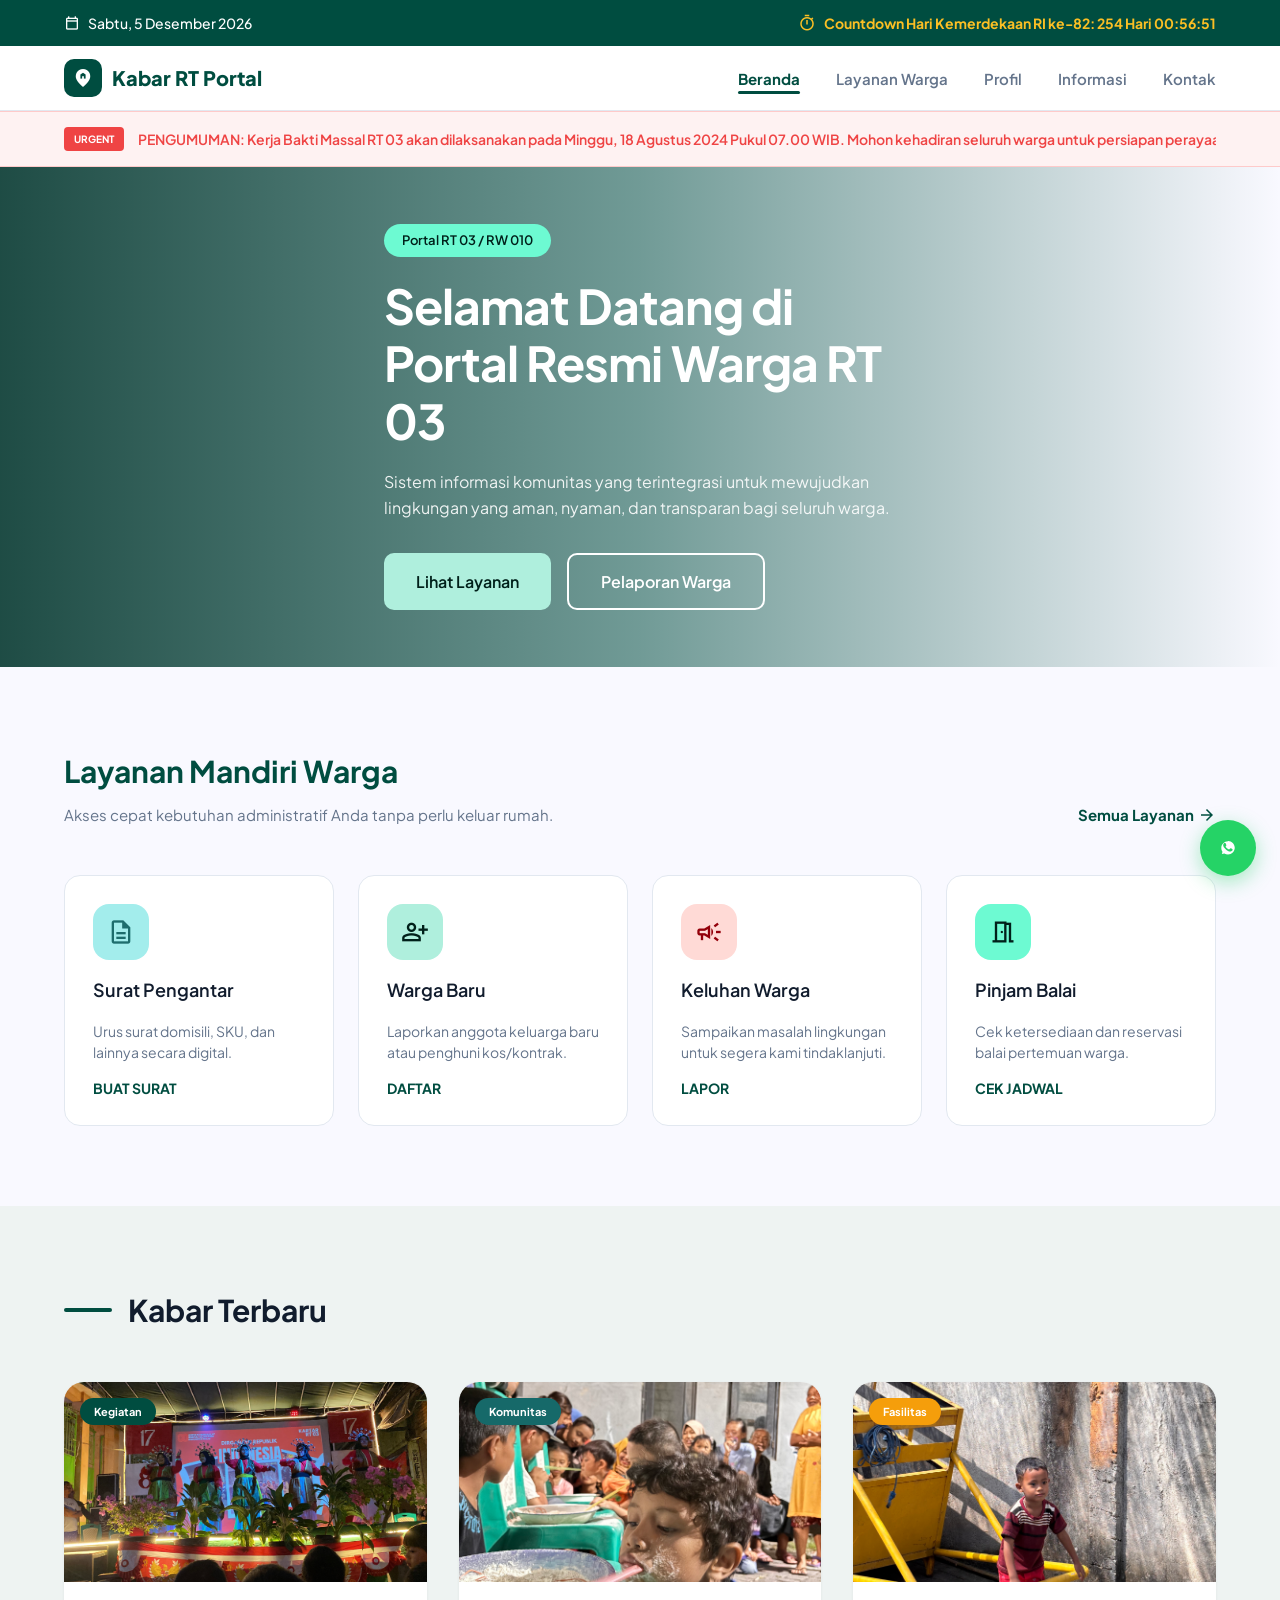
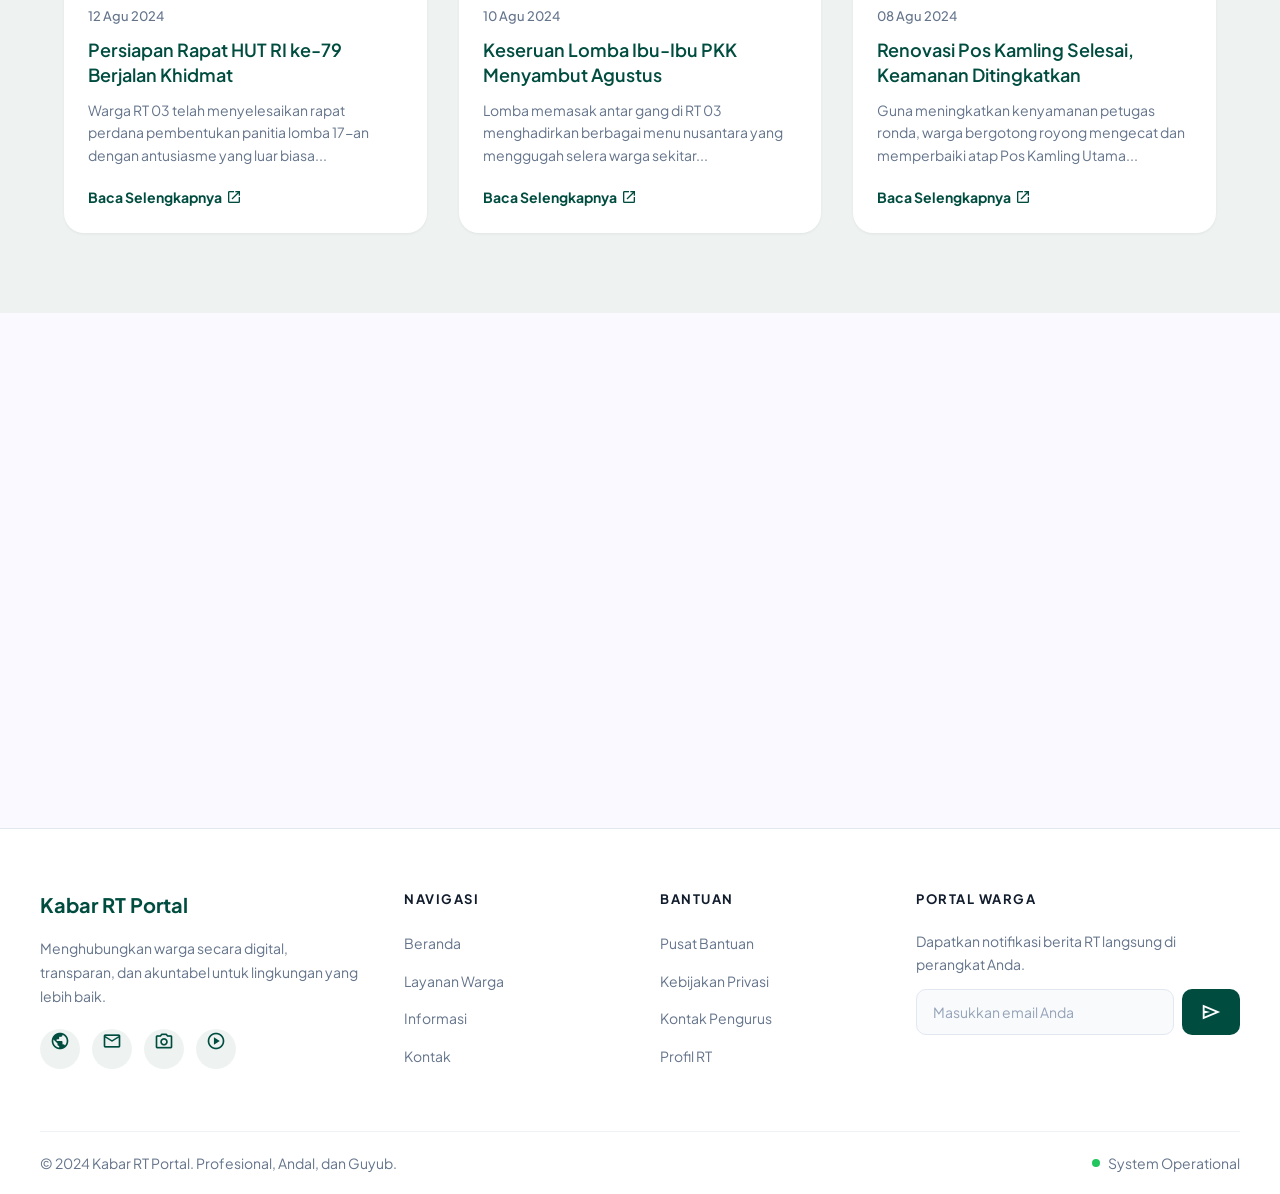
==== index.html @ aa2782cb "Rename beranda.html to index.html" ====
<!DOCTYPE html>
<html lang="id">

<head>
  <meta charset="UTF-8" />
  <meta name="viewport" content="width=device-width, initial-scale=1.0" />
  <title>Kabar RT Portal - Profesional, Andal, dan Guyub</title>
  <meta name="description" content="Portal resmi warga RT 03 / RW 010. Sistem informasi komunitas yang terintegrasi untuk mewujudkan lingkungan yang aman, nyaman, dan transparan." />
  <!-- Google Fonts: Plus Jakarta Sans -->
  <link rel="preconnect" href="https://fonts.googleapis.com" />
  <link rel="preconnect" href="https://fonts.gstatic.com" crossorigin />
  <link href="https://fonts.googleapis.com/css2?family=Plus+Jakarta+Sans:wght@400;500;600;700;800&display=swap" rel="stylesheet" />
  <!-- Material Symbols Outlined -->
  <link href="https://fonts.googleapis.com/css2?family=Material+Symbols+Outlined:wght,FILL@100..700,0..1&display=swap" rel="stylesheet" />
  <!-- Stylesheets -->
  <link rel="stylesheet" href="css/shared.css" />
  <link rel="stylesheet" href="css/beranda.css" />
</head>

<body>
  <!-- 1. Top Bar: Date & Countdown -->
  <aside class="top-bar">
    <div class="container top-bar-inner">
      <div class="top-bar-date">
        <span class="material-symbols-outlined" style="font-size:16px;">calendar_today</span>
        <span id="current-date">Kamis, 15 Agustus 2024</span>
      </div>
      <div class="top-bar-countdown">
        <span class="material-symbols-outlined">timer</span>
        <span id="countdown-text" style="font-weight:700;">Countdown Hari Kemerdekaan RI ke-81: Menghitung...</span>
      </div>
    </div>
  </aside>

  <!-- 2. Navbar -->
  <header class="site-header">
    <div class="container navbar">
      <a href="beranda.html" class="logo">
        <div class="logo-icon">
          <span class="material-symbols-outlined">home_pin</span>
        </div>
        Kabar RT Portal
      </a>
      <button class="hamburger" aria-label="Menu">
        <span></span>
        <span></span>
        <span></span>
      </button>
      <ul class="nav-links">
        <li><a href="beranda.html" class="active">Beranda</a></li>
        <li><a href="layanan_warga.html">Layanan Warga</a></li>
        <li><a href="Profil.html">Profil</a></li>
        <li><a href="informasi.html">Informasi</a></li>
        <li><a href="Kontak.html">Kontak</a></li>
      </ul>
    </div>
  </header>

  <main>
    <!-- 3. Red Alert Ticker -->
    <div class="alert-ticker">
      <div class="container alert-ticker-inner">
        <span class="badge-urgent">URGENT</span>
        <div class="marquee-wrapper">
          <p class="marquee-content">
            PENGUMUMAN: Kerja Bakti Massal RT 03 akan dilaksanakan pada Minggu, 18 Agustus 2024 Pukul 07.00 WIB. Mohon kehadiran seluruh warga untuk persiapan perayaan HUT RI. • Undangan resmi telah dikirim ke masing-masing rumah.
          </p>
        </div>
      </div>
    </div>

    <!-- 4. Hero Section -->
    <section class="hero-portal">
      <div class="hero-bg"></div>
      <div class="hero-overlay"></div>
      <div class="container hero-content">
        <span class="hero-badge">Portal RT 03 / RW 010</span>
        <h1>Selamat Datang di Portal Resmi Warga RT 03</h1>
        <p>Sistem informasi komunitas yang terintegrasi untuk mewujudkan lingkungan yang aman, nyaman, dan transparan bagi seluruh warga.</p>
        <div class="hero-buttons">
          <a href="layanan_warga.html" class="btn-primary">Lihat Layanan</a>
          <a href="Kontak.html" class="btn-outline-white">Pelaporan Warga</a>
        </div>
      </div>
    </section>

    <!-- 5. Quick Service Grid -->
    <section class="section">
      <div class="container">
        <div class="section-header">
          <div>
            <h2>Layanan Mandiri Warga</h2>
            <p>Akses cepat kebutuhan administratif Anda tanpa perlu keluar rumah.</p>
          </div>
          <a href="layanan_warga.html">Semua Layanan <span class="material-symbols-outlined" style="font-size:18px;">arrow_forward</span></a>
        </div>
        <div class="service-grid">
          <!-- Service Card 1 -->
          <div class="service-card">
            <div class="service-icon teal">
              <span class="material-symbols-outlined">description</span>
            </div>
            <h3>Surat Pengantar</h3>
            <p>Urus surat domisili, SKU, dan lainnya secara digital.</p>
            <button class="card-action">BUAT SURAT</button>
          </div>
          <!-- Service Card 2 -->
          <div class="service-card">
            <div class="service-icon green">
              <span class="material-symbols-outlined">person_add</span>
            </div>
            <h3>Warga Baru</h3>
            <p>Laporkan anggota keluarga baru atau penghuni kos/kontrak.</p>
            <button class="card-action">DAFTAR</button>
          </div>
          <!-- Service Card 3 -->
          <div class="service-card">
            <div class="service-icon red">
              <span class="material-symbols-outlined">campaign</span>
            </div>
            <h3>Keluhan Warga</h3>
            <p>Sampaikan masalah lingkungan untuk segera kami tindaklanjuti.</p>
            <button class="card-action">LAPOR</button>
          </div>
          <!-- Service Card 4 -->
          <div class="service-card">
            <div class="service-icon mint">
              <span class="material-symbols-outlined">meeting_room</span>
            </div>
            <h3>Pinjam Balai</h3>
            <p>Cek ketersediaan dan reservasi balai pertemuan warga.</p>
            <button class="card-action">CEK JADWAL</button>
          </div>
        </div>
      </div>
    </section>

    <!-- 6. News Section -->
    <section class="news-section">
      <div class="container">
        <div class="section-line">
          <div class="section-line-bar"></div>
          <h2>Kabar Terbaru</h2>
        </div>
        <div class="news-grid">
          <!-- News Card 1 -->
          <article class="news-card">
            <div class="news-card-img">
              <img src="images/Gebyar_Agustusan.JPG" alt="Persiapan Rapat HUT RI" />
              <span class="news-badge kegiatan">Kegiatan</span>
            </div>
            <div class="news-card-body">
              <span class="news-date">12 Agu 2024</span>
              <h3>Persiapan Rapat HUT RI ke-79 Berjalan Khidmat</h3>
              <p>Warga RT 03 telah menyelesaikan rapat perdana pembentukan panitia lomba 17-an dengan antusiasme yang luar biasa...</p>
              <a href="#" class="read-more">Baca Selengkapnya <span class="material-symbols-outlined">open_in_new</span></a>
            </div>
          </article>
          <!-- News Card 2 -->
          <article class="news-card">
            <div class="news-card-img">
              <img src="images/Estafet_Tepung.jpg" alt="Lomba Ibu-Ibu PKK" />
              <span class="news-badge komunitas">Komunitas</span>
            </div>
            <div class="news-card-body">
              <span class="news-date">10 Agu 2024</span>
              <h3>Keseruan Lomba Ibu-Ibu PKK Menyambut Agustus</h3>
              <p>Lomba memasak antar gang di RT 03 menghadirkan berbagai menu nusantara yang menggugah selera warga sekitar...</p>
              <a href="#" class="read-more">Baca Selengkapnya <span class="material-symbols-outlined">open_in_new</span></a>
            </div>
          </article>
          <!-- News Card 3 -->
          <article class="news-card">
            <div class="news-card-img">
              <img src="images/IMG_1587.jpg" alt="Renovasi Pos Kamling" />
              <span class="news-badge fasilitas">Fasilitas</span>
            </div>
            <div class="news-card-body">
              <span class="news-date">08 Agu 2024</span>
              <h3>Renovasi Pos Kamling Selesai, Keamanan Ditingkatkan</h3>
              <p>Guna meningkatkan kenyamanan petugas ronda, warga bergotong royong mengecat dan memperbaiki atap Pos Kamling Utama...</p>
              <a href="#" class="read-more">Baca Selengkapnya <span class="material-symbols-outlined">open_in_new</span></a>
            </div>
          </article>
        </div>
      </div>
    </section>

    <!-- 7. Agenda Section & CTA Banner -->
    <section class="section">
      <div class="container agenda-cta-grid">
        <!-- Agenda List -->
        <div>
          <div class="agenda-header-row">
            <h2>Agenda Terdekat</h2>
            <button><span class="material-symbols-outlined">event_available</span></button>
          </div>
          <div class="agenda-list">
            <!-- Agenda Item 1 -->
            <div class="agenda-item">
              <div class="agenda-date-box">
                <span class="day">20</span>
                <span class="month">Agu</span>
              </div>
              <div class="agenda-detail">
                <div class="agenda-detail-top">
                  <h4>Pertemuan Rutin Bulanan</h4>
                  <span class="agenda-time-badge">19:30 WIB</span>
                </div>
                <p class="location">
                  <span class="material-symbols-outlined">location_on</span> Balai Warga RT 03
                </p>
                <p class="desc">Pembahasan iuran sampah dan penataan taman depan portal.</p>
              </div>
            </div>
            <!-- Agenda Item 2 -->
            <div class="agenda-item">
              <div class="agenda-date-box secondary">
                <span class="day">25</span>
                <span class="month">Agu</span>
              </div>
              <div class="agenda-detail">
                <div class="agenda-detail-top">
                  <h4>Layanan Posyandu Balita</h4>
                  <span class="agenda-time-badge secondary">08:00 WIB</span>
                </div>
                <p class="location">
                  <span class="material-symbols-outlined">location_on</span> Pos Kamling Mawar
                </p>
                <p class="desc">Pemeriksaan rutin, timbang berat badan, dan pemberian vitamin A.</p>
              </div>
            </div>
          </div>
        </div>

        <!-- CTA Banner (WhatsApp) -->
        <div>
          <div class="cta-wa-card">
            <div class="glow"></div>
            <h3>Butuh Bantuan Cepat?</h3>
            <p>Hubungi pengurus RT melalui WhatsApp untuk respon instan terkait keamanan, administrasi, atau keadaan darurat lainnya.</p>
            <a class="btn-whatsapp" href="https://wa.me/6281234567890" target="_blank">
              <span class="wa-icon-bg">
                <svg viewBox="0 0 24 24"><path d="M12.031 6.172c-3.181 0-5.767 2.586-5.768 5.766-.001 1.298.38 2.27 1.019 3.287l-.539 2.016 2.126-.54c1.079.59 1.987.828 3.16.828 3.182 0 5.767-2.587 5.768-5.766 0-3.18-2.586-5.766-5.766-5.791zm3.533 8.041c-.149.42-.871.761-1.2.783-.306.024-.611.024-.951-.036-.231-.041-.497-.091-1.01-.264-2.18-.737-3.593-2.91-3.693-3.04-.1-.132-.821-1.077-.821-2.062 0-.986.517-1.472.702-1.669.184-.197.402-.247.535-.247.133 0 .267.001.383.007.124.006.29-.047.453.336.166.388.567 1.36.616 1.458.05.099.083.214.017.343-.066.133-.1.214-.199.329-.099.115-.209.256-.299.345-.1.099-.204.206-.087.402.115.197.514.839 1.103 1.353.76.662 1.398.868 1.596.966.197.099.313.082.429-.05.115-.132.497-.576.63-.772.132-.197.265-.164.447-.099.182.066 1.144.535 1.343.633.199.099.331.148.38.23.049.082.049.477-.1.897z"></path></svg>
              </span>
              Hubungi via WhatsApp
            </a>
          </div>
        </div>
      </div>
    </section>
  </main>

  <!-- Footer -->
  <footer class="site-footer">
    <div class="container footer-main">
      <!-- Branding Col -->
      <div class="footer-brand">
        <span>Kabar RT Portal</span>
        <p>Menghubungkan warga secara digital, transparan, dan akuntabel untuk lingkungan yang lebih baik.</p>
        <div class="footer-social">
          <a href="#" aria-label="Website"><span class="material-symbols-outlined">public</span></a>
          <a href="#" aria-label="Email"><span class="material-symbols-outlined">mail</span></a>
          <a href="#" aria-label="Instagram"><span class="material-symbols-outlined">photo_camera</span></a>
          <a href="#" aria-label="YouTube"><span class="material-symbols-outlined">play_circle</span></a>
        </div>
      </div>
      <!-- Quick Links -->
      <div class="footer-col">
        <h4>Navigasi</h4>
        <ul>
          <li><a href="beranda.html">Beranda</a></li>
          <li><a href="layanan_warga.html">Layanan Warga</a></li>
          <li><a href="informasi.html">Informasi</a></li>
          <li><a href="Kontak.html">Kontak</a></li>
        </ul>
      </div>
      <!-- Help -->
      <div class="footer-col">
        <h4>Bantuan</h4>
        <ul>
          <li><a href="Kontak.html">Pusat Bantuan</a></li>
          <li><a href="#">Kebijakan Privasi</a></li>
          <li><a href="Kontak.html">Kontak Pengurus</a></li>
          <li><a href="Profil.html">Profil RT</a></li>
        </ul>
      </div>
      <!-- Newsletter -->
      <div class="footer-col footer-newsletter">
        <h4>Portal Warga</h4>
        <p>Dapatkan notifikasi berita RT langsung di perangkat Anda.</p>
        <div class="input-group">
          <input type="email" placeholder="Masukkan email Anda" aria-label="Email untuk newsletter" />
          <button aria-label="Berlangganan newsletter">
            <span class="material-symbols-outlined">send</span>
          </button>
        </div>
      </div>
    </div>
    <div class="container footer-bottom">
      <p>&copy; 2024 Kabar RT Portal. Profesional, Andal, dan Guyub.</p>
      <div class="footer-status">
        <span class="dot"></span>
        <span>System Operational</span>
      </div>
    </div>
  </footer>

  <!-- FAB WhatsApp Mobile -->
  <a class="fab-whatsapp" href="https://wa.me/6281234567890" target="_blank" aria-label="WhatsApp">
    <svg viewBox="0 0 24 24"><path d="M12.031 6.172c-3.181 0-5.767 2.586-5.768 5.766-.001 1.298.38 2.27 1.019 3.287l-.539 2.016 2.126-.54c1.079.59 1.987.828 3.16.828 3.182 0 5.767-2.587 5.768-5.766 0-3.18-2.586-5.766-5.766-5.791zm3.533 8.041c-.149.42-.871.761-1.2.783-.306.024-.611.024-.951-.036-.231-.041-.497-.091-1.01-.264-2.18-.737-3.593-2.91-3.693-3.04-.1-.132-.821-1.077-.821-2.062 0-.986.517-1.472.702-1.669.184-.197.402-.247.535-.247.133 0 .267.001.383.007.124.006.29-.047.453.336.166.388.567 1.36.616 1.458.05.099.083.214.017.343-.066.133-.1.214-.199.329-.099.115-.209.256-.299.345-.1.099-.204.206-.087.402.115.197.514.839 1.103 1.353.76.662 1.398.868 1.596.966.197.099.313.082.429-.05.115-.132.497-.576.63-.772.132-.197.265-.164.447-.099.182.066 1.144.535 1.343.633.199.099.331.148.38.23.049.082.049.477-.1.897z"></path></svg>
  </a>

  <script src="js/main.js"></script>
  <script src="js/beranda.js"></script>
</body>

</html>
---- css/shared.css ----
/* ============================================
   KABAR RT PORTAL — SHARED STYLESHEET
   Unified design system for all pages
   ============================================ */

/* --- CSS VARIABLES (Design Tokens) --- */
:root {
  --primary: #004d40;
  --primary-dark: #00342b;
  --primary-light: #afefdd;
  --primary-fixed: #afefdd;
  --primary-fixed-dim: #94d3c1;
  --primary-container: #004d40;

  --secondary: #166969;
  --secondary-container: #a3edec;
  --on-secondary-container: #1d6d6d;

  --tertiary: #003428;
  --tertiary-container: #004d3c;
  --tertiary-fixed: #6dfad2;
  --tertiary-fixed-dim: #4bddb7;

  --surface: #f9f9ff;
  --surface-container: #eef3f2;
  --surface-container-low: #f0f3ff;
  --surface-container-high: #dee8ff;
  --surface-container-lowest: #ffffff;
  --surface-dim: #cfdaf2;

  --on-surface: #111c2d;
  --on-surface-variant: #3f4945;
  --on-primary: #ffffff;
  --on-primary-fixed: #00201a;

  --text-muted: #64748b;
  --border: #e2e8f0;
  --outline: #707975;
  --outline-variant: #bfc9c4;

  --error: #ef4444;
  --error-container: #ffdad6;
  --on-error-container: #93000a;
  --success: #22c55e;
  --warning: #f59e0b;
  --whatsapp: #25d366;

  --font-main: 'Plus Jakarta Sans', sans-serif;
  --max-width: 1200px;
  --radius-sm: 8px;
  --radius-md: 12px;
  --radius-lg: 16px;
  --radius-xl: 20px;
  --radius-2xl: 24px;
  --radius-full: 9999px;

  --shadow-sm: 0 1px 3px rgba(0,0,0,0.06);
  --shadow-md: 0 4px 12px rgba(0,0,0,0.08);
  --shadow-lg: 0 10px 25px -5px rgba(0,0,0,0.1);
  --shadow-xl: 0 20px 40px -10px rgba(0,0,0,0.15);
}

/* --- RESET & GLOBAL --- */
*,
*::before,
*::after {
  margin: 0;
  padding: 0;
  box-sizing: border-box;
}

html {
  scroll-behavior: smooth;
}

body {
  font-family: var(--font-main);
  background-color: var(--surface);
  color: var(--on-surface);
  min-height: 100vh;
  display: flex;
  flex-direction: column;
  line-height: 1.6;
  -webkit-font-smoothing: antialiased;
}

a {
  text-decoration: none;
  color: inherit;
  transition: all 0.3s ease;
}

img {
  max-width: 100%;
  display: block;
}

ul, ol {
  list-style: none;
}

button {
  font-family: inherit;
  cursor: pointer;
  border: none;
  background: none;
}

input, select, textarea {
  font-family: inherit;
}

::selection {
  background-color: var(--primary-light);
  color: var(--on-primary-fixed);
}

/* --- CONTAINER --- */
.container {
  width: 100%;
  max-width: var(--max-width);
  padding: 0 24px;
  margin: 0 auto;
}

/* --- MATERIAL ICONS --- */
.material-symbols-outlined {
  font-variation-settings: 'FILL' 0, 'wght' 400, 'GRAD' 0, 'opsz' 24;
  display: inline-block;
  vertical-align: middle;
}

/* ============================================
   NAVBAR — Shared across all pages
   ============================================ */
.site-header {
  background-color: #ffffff;
  padding: 0;
  border-bottom: 1px solid var(--border);
  position: sticky;
  top: 0;
  z-index: 100;
}

.navbar {
  display: flex;
  justify-content: space-between;
  align-items: center;
  height: 64px;
}

.logo {
  font-size: 20px;
  font-weight: 800;
  color: var(--primary);
  display: flex;
  align-items: center;
  gap: 10px;
}

.logo-icon {
  background-color: var(--primary);
  padding: 8px;
  border-radius: 10px;
  display: flex;
  align-items: center;
  justify-content: center;
}

.logo-icon .material-symbols-outlined {
  color: #ffffff;
  font-size: 22px;
  font-variation-settings: 'FILL' 1;
}

.nav-links {
  display: flex;
  gap: 36px;
  list-style: none;
}

.nav-links a {
  font-size: 15px;
  font-weight: 600;
  color: var(--text-muted);
  position: relative;
  padding-bottom: 6px;
  transition: color 0.3s ease;
}

.nav-links a::after {
  content: '';
  position: absolute;
  bottom: 0;
  left: 0;
  width: 0;
  height: 2.5px;
  background-color: var(--primary);
  border-radius: 2px;
  transition: width 0.3s ease;
}

.nav-links a:hover {
  color: var(--primary);
}

.nav-links a:hover::after {
  width: 100%;
}

.nav-links a.active {
  color: var(--primary);
  font-weight: 700;
}

.nav-links a.active::after {
  width: 100%;
}

/* --- HAMBURGER MENU --- */
.hamburger {
  display: none;
  background: none;
  border: none;
  cursor: pointer;
  padding: 8px;
  z-index: 1001;
}

.hamburger span {
  display: block;
  width: 24px;
  height: 2px;
  background-color: var(--primary);
  margin: 5px 0;
  transition: all 0.3s ease;
}

.hamburger.active span:nth-child(1) {
  transform: rotate(45deg) translate(5px, 5px);
}

.hamburger.active span:nth-child(2) {
  opacity: 0;
}

.hamburger.active span:nth-child(3) {
  transform: rotate(-45deg) translate(5px, -5px);
}

/* ============================================
   SECTION UTILITIES
   ============================================ */
.section {
  padding: 80px 0;
}

.section-header {
  display: flex;
  justify-content: space-between;
  align-items: flex-end;
  margin-bottom: 48px;
  flex-wrap: wrap;
  gap: 16px;
}

.section-header h2 {
  font-size: 30px;
  font-weight: 700;
  color: var(--primary);
  margin-bottom: 8px;
}

.section-header p {
  color: var(--text-muted);
  font-size: 15px;
}

.section-header a {
  color: var(--primary);
  font-weight: 700;
  display: flex;
  align-items: center;
  gap: 4px;
  font-size: 15px;
}

.section-header a:hover {
  text-decoration: underline;
}

.section-line {
  display: flex;
  align-items: center;
  gap: 16px;
  margin-bottom: 48px;
}

.section-line-bar {
  width: 48px;
  height: 4px;
  background-color: var(--primary);
  border-radius: 50px;
}

.section-line h2 {
  font-size: 30px;
  font-weight: 700;
  color: var(--on-surface);
}

/* ============================================
   CARD UTILITY
   ============================================ */
.card-lift {
  transition: transform 0.3s cubic-bezier(0.34, 1.56, 0.64, 1), box-shadow 0.3s ease;
}

.card-lift:hover {
  transform: translateY(-6px);
  box-shadow: 0 12px 24px -10px rgba(0, 52, 43, 0.15);
}

/* ============================================
   BUTTONS
   ============================================ */
.btn-primary {
  background-color: var(--primary-light);
  color: var(--on-primary-fixed);
  font-size: 16px;
  font-weight: 600;
  padding: 14px 32px;
  border-radius: 10px;
  border: none;
  cursor: pointer;
  transition: all 0.3s ease;
  display: inline-flex;
  align-items: center;
  gap: 8px;
}

.btn-primary:hover {
  box-shadow: 0 6px 20px rgba(0, 0, 0, 0.2);
  transform: translateY(-2px);
}

.btn-primary-solid {
  background-color: var(--primary);
  color: #ffffff;
  font-size: 16px;
  font-weight: 600;
  padding: 14px 32px;
  border-radius: var(--radius-md);
  border: none;
  cursor: pointer;
  transition: all 0.3s ease;
  display: inline-flex;
  align-items: center;
  justify-content: center;
  gap: 8px;
}

.btn-primary-solid:hover {
  background-color: var(--primary-container);
  box-shadow: var(--shadow-lg);
  transform: translateY(-2px);
}

.btn-primary-solid:active {
  transform: scale(0.97);
}

.btn-outline-white {
  background-color: transparent;
  color: #ffffff;
  font-size: 16px;
  font-weight: 600;
  padding: 14px 32px;
  border-radius: 10px;
  border: 2px solid #ffffff;
  cursor: pointer;
  transition: all 0.3s ease;
}

.btn-outline-white:hover {
  background-color: rgba(255, 255, 255, 0.1);
}

.btn-outline {
  background-color: transparent;
  font-size: 16px;
  font-weight: 600;
  padding: 14px 32px;
  border-radius: var(--radius-md);
  border: 2px solid var(--border);
  color: var(--on-surface);
  cursor: pointer;
  transition: all 0.3s ease;
  display: inline-flex;
  align-items: center;
  justify-content: center;
  gap: 8px;
}

.btn-outline:hover {
  border-color: var(--primary);
  color: var(--primary);
}

/* ============================================
   WHATSAPP FAB
   ============================================ */
.fab-whatsapp {
  position: fixed;
  bottom: 24px;
  right: 24px;
  z-index: 200;
  background-color: var(--whatsapp);
  color: #ffffff;
  width: 56px;
  height: 56px;
  border-radius: 50%;
  box-shadow: 0 6px 20px rgba(37, 211, 102, 0.4);
  display: flex;
  align-items: center;
  justify-content: center;
  transition: transform 0.3s ease;
  animation: fab-bounce 3s ease-in-out infinite;
}

.fab-whatsapp:hover {
  transform: scale(1.1);
}

.fab-whatsapp svg {
  width: 28px;
  height: 28px;
  fill: currentColor;
}

@keyframes fab-bounce {
  0%, 100% { transform: translateY(0); }
  50% { transform: translateY(-8px); }
}

/* ============================================
   FOOTER — Shared across all pages
   ============================================ */
.site-footer {
  background-color: #ffffff;
  border-top: 1px solid var(--border);
  margin-top: auto;
}

.footer-main {
  display: grid;
  grid-template-columns: 1.5fr 1fr 1fr 1.5fr;
  gap: 40px;
  padding: 60px 0 50px;
}

.footer-brand span {
  font-size: 20px;
  font-weight: 700;
  color: var(--primary);
  display: block;
  margin-bottom: 16px;
}

.footer-brand p {
  font-size: 14px;
  color: var(--text-muted);
  line-height: 1.7;
  margin-bottom: 20px;
  max-width: 320px;
}

.footer-social {
  display: flex;
  gap: 12px;
}

.footer-social a {
  width: 40px;
  height: 40px;
  border-radius: 50%;
  background-color: var(--surface-container);
  display: flex;
  align-items: center;
  justify-content: center;
  color: var(--primary);
  transition: all 0.3s ease;
}

.footer-social a:hover {
  background-color: var(--primary);
  color: #ffffff;
}

.footer-social a .material-symbols-outlined {
  font-size: 20px;
}

.footer-col h4 {
  font-size: 13px;
  font-weight: 700;
  text-transform: uppercase;
  letter-spacing: 1.5px;
  color: var(--on-surface);
  margin-bottom: 20px;
}

.footer-col ul {
  list-style: none;
  padding: 0;
}

.footer-col ul li {
  margin-bottom: 12px;
}

.footer-col ul li a {
  font-size: 14px;
  color: var(--text-muted);
  transition: color 0.3s ease;
}

.footer-col ul li a:hover {
  color: var(--primary);
}

.footer-newsletter p {
  font-size: 14px;
  color: var(--text-muted);
  margin-bottom: 14px;
  line-height: 1.6;
}

.footer-newsletter .input-group {
  display: flex;
  gap: 8px;
}

.footer-newsletter input {
  flex: 1;
  padding: 12px 16px;
  border: 1px solid var(--border);
  border-radius: 10px;
  font-size: 14px;
  font-family: inherit;
  outline: none;
  background-color: #f8fafc;
  transition: border-color 0.3s ease, box-shadow 0.3s ease;
}

.footer-newsletter input:focus {
  border-color: var(--primary);
  box-shadow: 0 0 0 3px rgba(0, 77, 64, 0.12);
}

.footer-newsletter input::placeholder {
  color: #94a3b8;
}

.footer-newsletter button {
  background-color: var(--primary);
  color: #ffffff;
  border: none;
  padding: 12px 18px;
  border-radius: 10px;
  cursor: pointer;
  display: flex;
  align-items: center;
  justify-content: center;
  transition: background-color 0.3s ease, transform 0.2s ease;
  flex-shrink: 0;
}

.footer-newsletter button:hover {
  background-color: #006b5a;
  transform: scale(1.02);
}

.footer-newsletter button .material-symbols-outlined {
  font-size: 22px;
}

.footer-bottom {
  border-top: 1px solid #eef2f6;
  padding: 20px 0;
  display: flex;
  justify-content: space-between;
  align-items: center;
  flex-wrap: wrap;
  gap: 12px;
  font-size: 14px;
  color: var(--text-muted);
}

.footer-status {
  display: flex;
  align-items: center;
  gap: 8px;
}

.footer-status .dot {
  width: 8px;
  height: 8px;
  background-color: var(--success);
  border-radius: 50%;
  animation: pulse-dot 2s ease infinite;
}

@keyframes pulse-dot {
  0%, 100% { opacity: 1; }
  50% { opacity: 0.4; }
}

/* ============================================
   ANIMATIONS
   ============================================ */
@keyframes fadeInUp {
  from {
    opacity: 0;
    transform: translateY(20px);
  }
  to {
    opacity: 1;
    transform: translateY(0);
  }
}

@keyframes marquee {
  0% { transform: translateX(100%); }
  100% { transform: translateX(-100%); }
}

@keyframes bounce {
  0%, 100% { transform: translateY(0); }
  50% { transform: translateY(-4px); }
}

.fade-in {
  opacity: 0;
  transform: translateY(20px);
  transition: opacity 0.7s ease, transform 0.7s ease;
}

.fade-in.visible {
  opacity: 1;
  transform: translateY(0);
}

/* ============================================
   FORM ELEMENTS
   ============================================ */
.form-input {
  width: 100%;
  padding: 14px 16px;
  border: 1px solid var(--border);
  border-radius: var(--radius-md);
  font-size: 14px;
  font-family: inherit;
  outline: none;
  background-color: var(--surface);
  transition: border-color 0.3s ease, box-shadow 0.3s ease;
}

.form-input:focus {
  border-color: var(--primary);
  box-shadow: 0 0 0 3px rgba(0, 77, 64, 0.12);
}

.form-input::placeholder {
  color: var(--outline);
}

.form-label {
  display: block;
  font-size: 12px;
  font-weight: 700;
  text-transform: uppercase;
  letter-spacing: 0.5px;
  color: var(--on-surface-variant);
  margin-bottom: 8px;
}

/* ============================================
   RESPONSIVE — Mobile
   ============================================ */
@media (max-width: 768px) {
  .hamburger {
    display: block;
  }

  .nav-links {
    display: none;
    position: fixed;
    top: 0;
    left: 0;
    width: 100%;
    height: 100vh;
    background-color: #ffffff;
    flex-direction: column;
    justify-content: center;
    align-items: center;
    gap: 32px;
    z-index: 1000;
  }

  .nav-links.active {
    display: flex;
  }

  .nav-links li {
    list-style: none;
  }

  .nav-links a {
    font-size: 20px;
  }

  .footer-main {
    grid-template-columns: 1fr;
    gap: 36px;
    padding: 40px 0 30px;
  }

  .footer-brand p {
    max-width: 100%;
  }

  .footer-bottom {
    flex-direction: column;
    text-align: center;
    padding: 16px 0;
  }

  .section-header {
    flex-direction: column;
    align-items: flex-start;
  }

  .container {
    padding: 0 20px;
  }
}

@media (max-width: 1100px) {
  .footer-main {
    grid-template-columns: 1fr 1fr;
    gap: 32px;
  }
}

@media (max-width: 480px) {
  .container {
    padding: 0 16px;
  }

  .footer-newsletter .input-group {
    flex-direction: column;
  }

  .footer-newsletter button {
    padding: 12px;
  }
}
---- css/beranda.css ----
/* ============================================
   BERANDA — Page-Specific Styles
   ============================================ */

/* --- TOP BAR (Emergency Ticker & Countdown) --- */
.top-bar {
  background-color: var(--primary);
  color: #ffffff;
  padding: 12px 0;
  font-size: 14px;
  font-weight: 500;
}

.top-bar-inner {
  display: flex;
  justify-content: space-between;
  align-items: center;
  flex-wrap: wrap;
  gap: 12px;
}

.top-bar-date {
  display: flex;
  align-items: center;
  gap: 8px;
}

.top-bar-countdown {
  display: flex;
  align-items: center;
  gap: 8px;
  color: #fbbf24;
}

.top-bar-countdown .material-symbols-outlined {
  font-size: 18px;
}

/* --- ALERT TICKER --- */
.alert-ticker {
  background-color: #fef2f2;
  border-top: 1px solid #fecaca;
  border-bottom: 1px solid #fecaca;
  padding: 14px 0;
  overflow: hidden;
}

.alert-ticker-inner {
  display: flex;
  align-items: center;
  gap: 14px;
}

.badge-urgent {
  background-color: var(--error);
  color: #ffffff;
  font-size: 10px;
  font-weight: 700;
  padding: 4px 10px;
  border-radius: 4px;
  text-transform: uppercase;
  flex-shrink: 0;
  animation: bounce 1s ease infinite;
}

.marquee-wrapper {
  overflow: hidden;
  white-space: nowrap;
  flex: 1;
}

.marquee-content {
  display: inline-block;
  animation: marquee 30s linear infinite;
  color: var(--error);
  font-weight: 600;
  font-size: 14px;
}

/* --- HERO SECTION --- */
.hero-portal {
  position: relative;
  height: 500px;
  width: 100%;
  overflow: hidden;
}

.hero-bg {
  position: absolute;
  inset: 0;
  background-image: url('../images/beranda.jpeg');
  background-size: cover;
  background-position: center 25%;
  background-repeat: no-repeat;
}

.hero-overlay {
  position: absolute;
  inset: 0;
  background: linear-gradient(to right, rgba(0, 52, 43, 0.88) 0%, rgba(0, 77, 64, 0.55) 50%, transparent 100%);
}

.hero-content {
  position: relative;
  height: 100%;
  display: flex;
  flex-direction: column;
  justify-content: center;
  align-items: flex-start;
  color: #ffffff;
  z-index: 2;
  padding: 0 5%;
  max-width: 50%;
}

.hero-badge {
  background-color: var(--tertiary-fixed);
  color: var(--on-primary-fixed);
  padding: 6px 18px;
  border-radius: 50px;
  font-size: 13px;
  font-weight: 600;
  margin-bottom: 20px;
  display: inline-block;
}

.hero-content h1 {
  font-size: 48px;
  font-weight: 700;
  line-height: 1.2;
  max-width: 650px;
  margin-bottom: 20px;
  letter-spacing: -0.02em;
}

.hero-content p {
  font-size: 16px;
  line-height: 1.6;
  max-width: 520px;
  margin-bottom: 32px;
  opacity: 0.9;
}

.hero-buttons {
  display: flex;
  flex-wrap: wrap;
  gap: 16px;
}

/* --- SERVICE GRID --- */
.service-grid {
  display: grid;
  grid-template-columns: repeat(4, 1fr);
  gap: 24px;
}

.service-card {
  background-color: #ffffff;
  border: 1px solid var(--border);
  padding: 28px;
  border-radius: var(--radius-lg);
  display: flex;
  flex-direction: column;
  align-items: flex-start;
  gap: 16px;
  transition: transform 0.3s ease, box-shadow 0.3s ease;
}

.service-card:hover {
  transform: translateY(-6px);
  box-shadow: var(--shadow-lg);
}

.service-icon {
  width: 56px;
  height: 56px;
  border-radius: var(--radius-lg);
  display: flex;
  align-items: center;
  justify-content: center;
}

.service-icon .material-symbols-outlined {
  font-size: 28px;
}

.service-icon.teal { background-color: var(--secondary-container); color: var(--on-secondary-container); }
.service-icon.green { background-color: var(--primary-light); color: var(--on-primary-fixed); }
.service-icon.red { background-color: var(--error-container); color: var(--on-error-container); }
.service-icon.mint { background-color: var(--tertiary-fixed); color: var(--on-primary-fixed); }

.service-card h3 {
  font-size: 18px;
  font-weight: 600;
  color: var(--on-surface);
}

.service-card p {
  font-size: 14px;
  color: var(--text-muted);
  line-height: 1.5;
}

.service-card .card-action {
  margin-top: auto;
  font-size: 14px;
  font-weight: 700;
  color: var(--primary);
  cursor: pointer;
  border: none;
  background: none;
  padding: 0;
}

/* --- NEWS SECTION --- */
.news-section {
  background-color: var(--surface-container);
  padding: 80px 0;
}

.news-grid {
  display: grid;
  grid-template-columns: repeat(3, 1fr);
  gap: 32px;
}

.news-card {
  background-color: #ffffff;
  border-radius: var(--radius-xl);
  overflow: hidden;
  box-shadow: var(--shadow-sm);
  transition: transform 0.3s ease, box-shadow 0.3s ease;
  display: flex;
  flex-direction: column;
}

.news-card:hover {
  transform: translateY(-6px);
  box-shadow: var(--shadow-lg);
}

.news-card-img {
  height: 200px;
  width: 100%;
  position: relative;
  overflow: hidden;
  background-color: var(--surface-container);
}

.news-card-img img {
  width: 100%;
  height: 100%;
  object-fit: cover;
  display: block;
}

.news-card-img .news-badge {
  position: absolute;
  top: 16px;
  left: 16px;
  padding: 5px 14px;
  border-radius: 50px;
  font-size: 11px;
  font-weight: 700;
  color: #ffffff;
}

.news-badge.kegiatan { background-color: var(--primary); }
.news-badge.komunitas { background-color: var(--secondary); }
.news-badge.fasilitas { background-color: var(--warning); }

.news-card-body {
  padding: 24px;
  flex: 1;
  display: flex;
  flex-direction: column;
}

.news-card-body .news-date {
  font-size: 13px;
  font-weight: 500;
  color: var(--text-muted);
  margin-bottom: 10px;
}

.news-card-body h3 {
  font-size: 18px;
  font-weight: 600;
  color: var(--primary);
  margin-bottom: 12px;
  line-height: 1.4;
}

.news-card-body p {
  font-size: 14px;
  color: var(--text-muted);
  line-height: 1.6;
  margin-bottom: 20px;
  display: -webkit-box;
  -webkit-line-clamp: 3;
  -webkit-box-orient: vertical;
  overflow: hidden;
}

.news-card-body .read-more {
  margin-top: auto;
  color: var(--primary);
  font-weight: 700;
  display: flex;
  align-items: center;
  gap: 4px;
  font-size: 14px;
}

.news-card-body .read-more .material-symbols-outlined {
  font-size: 16px;
}

/* --- AGENDA + CTA GRID --- */
.agenda-cta-grid {
  display: grid;
  grid-template-columns: 7fr 5fr;
  gap: 48px;
  align-items: start;
}

.agenda-header-row {
  display: flex;
  justify-content: space-between;
  align-items: center;
  margin-bottom: 32px;
}

.agenda-header-row h2 {
  font-size: 30px;
  font-weight: 700;
  color: var(--primary);
}

.agenda-header-row button {
  background-color: rgba(175, 239, 221, 0.3);
  color: var(--primary);
  border: none;
  padding: 10px;
  border-radius: 10px;
  cursor: pointer;
  display: flex;
  align-items: center;
  justify-content: center;
}

.agenda-list {
  display: flex;
  flex-direction: column;
  gap: 16px;
}

.agenda-item {
  display: flex;
  background-color: #ffffff;
  border: 1px solid var(--border);
  border-radius: var(--radius-lg);
  overflow: hidden;
  transition: transform 0.3s ease, box-shadow 0.3s ease;
}

.agenda-item:hover {
  transform: translateY(-4px);
  box-shadow: 0 8px 20px -5px rgba(0, 0, 0, 0.08);
}

.agenda-date-box {
  background-color: var(--primary);
  color: #ffffff;
  width: 96px;
  display: flex;
  flex-direction: column;
  align-items: center;
  justify-content: center;
  text-align: center;
  flex-shrink: 0;
  padding: 20px 0;
}

.agenda-date-box.secondary {
  background-color: var(--secondary);
}

.agenda-date-box .day {
  font-size: 24px;
  font-weight: 700;
}

.agenda-date-box .month {
  font-size: 11px;
  text-transform: uppercase;
  letter-spacing: 2px;
}

.agenda-detail {
  padding: 20px;
  flex: 1;
}

.agenda-detail-top {
  display: flex;
  justify-content: space-between;
  align-items: flex-start;
  margin-bottom: 8px;
}

.agenda-detail h4 {
  font-size: 18px;
  font-weight: 600;
  color: var(--on-surface);
}

.agenda-time-badge {
  font-size: 10px;
  font-weight: 700;
  padding: 5px 10px;
  border-radius: 6px;
  background-color: var(--surface-container);
  color: var(--primary);
  flex-shrink: 0;
}

.agenda-time-badge.secondary {
  color: var(--secondary);
}

.agenda-detail .location {
  font-size: 14px;
  color: var(--text-muted);
  display: flex;
  align-items: center;
  gap: 4px;
  margin-bottom: 8px;
}

.agenda-detail .location .material-symbols-outlined {
  font-size: 16px;
}

.agenda-detail .desc {
  font-size: 13px;
  color: var(--text-muted);
  white-space: nowrap;
  overflow: hidden;
  text-overflow: ellipsis;
}

/* --- CTA BANNER (WhatsApp) --- */
.cta-wa-card {
  background-color: var(--primary);
  border-radius: var(--radius-xl);
  padding: 40px;
  color: #ffffff;
  position: relative;
  overflow: hidden;
  display: flex;
  flex-direction: column;
  justify-content: center;
  height: 100%;
}

.cta-wa-card .glow {
  position: absolute;
  top: -48px;
  right: -48px;
  width: 200px;
  height: 200px;
  background: rgba(255, 255, 255, 0.08);
  border-radius: 50%;
  filter: blur(60px);
}

.cta-wa-card h3 {
  font-size: 24px;
  font-weight: 700;
  margin-bottom: 16px;
  position: relative;
  z-index: 1;
}

.cta-wa-card p {
  opacity: 0.8;
  font-size: 14px;
  line-height: 1.7;
  margin-bottom: 32px;
  position: relative;
  z-index: 1;
}

.btn-whatsapp {
  display: inline-flex;
  align-items: center;
  gap: 12px;
  background-color: var(--whatsapp);
  color: #ffffff;
  font-size: 16px;
  font-weight: 600;
  padding: 16px 28px;
  border-radius: 14px;
  transition: transform 0.3s ease;
  box-shadow: 0 4px 14px rgba(37, 211, 102, 0.3);
  position: relative;
  z-index: 1;
}

.btn-whatsapp:hover {
  transform: scale(1.04);
}

.btn-whatsapp .wa-icon-bg {
  background-color: rgba(255, 255, 255, 0.2);
  padding: 4px;
  border-radius: 6px;
  display: flex;
  align-items: center;
}

.btn-whatsapp svg {
  width: 24px;
  height: 24px;
  fill: currentColor;
}

/* --- RESPONSIVE (Beranda) --- */
@media (max-width: 1100px) {
  .service-grid { grid-template-columns: repeat(2, 1fr); }
  .agenda-cta-grid { grid-template-columns: 1fr; }
}

@media (max-width: 768px) {
  .hero-portal { height: 420px; }
  .hero-content { max-width: 100%; }
  .hero-content h1 { font-size: 32px; }
  .hero-content p { font-size: 14px; }
  .hero-buttons { flex-direction: column; }
  .btn-primary, .btn-outline-white { width: 100%; text-align: center; justify-content: center; }
  .service-grid { grid-template-columns: 1fr; }
  .news-grid { grid-template-columns: 1fr; }
  .agenda-item { flex-direction: column; }
  .agenda-date-box { width: 100%; flex-direction: row; gap: 8px; padding: 14px; }
  .top-bar-inner { flex-direction: column; text-align: center; }
  .cta-wa-card { padding: 32px 24px; }
}

@media (max-width: 480px) {
  .agenda-date-box .day { font-size: 18px; }
  .agenda-detail h4 { font-size: 15px; }
  .cta-wa-card h3 { font-size: 20px; }
  .btn-whatsapp { padding: 14px 20px; font-size: 14px; }
}
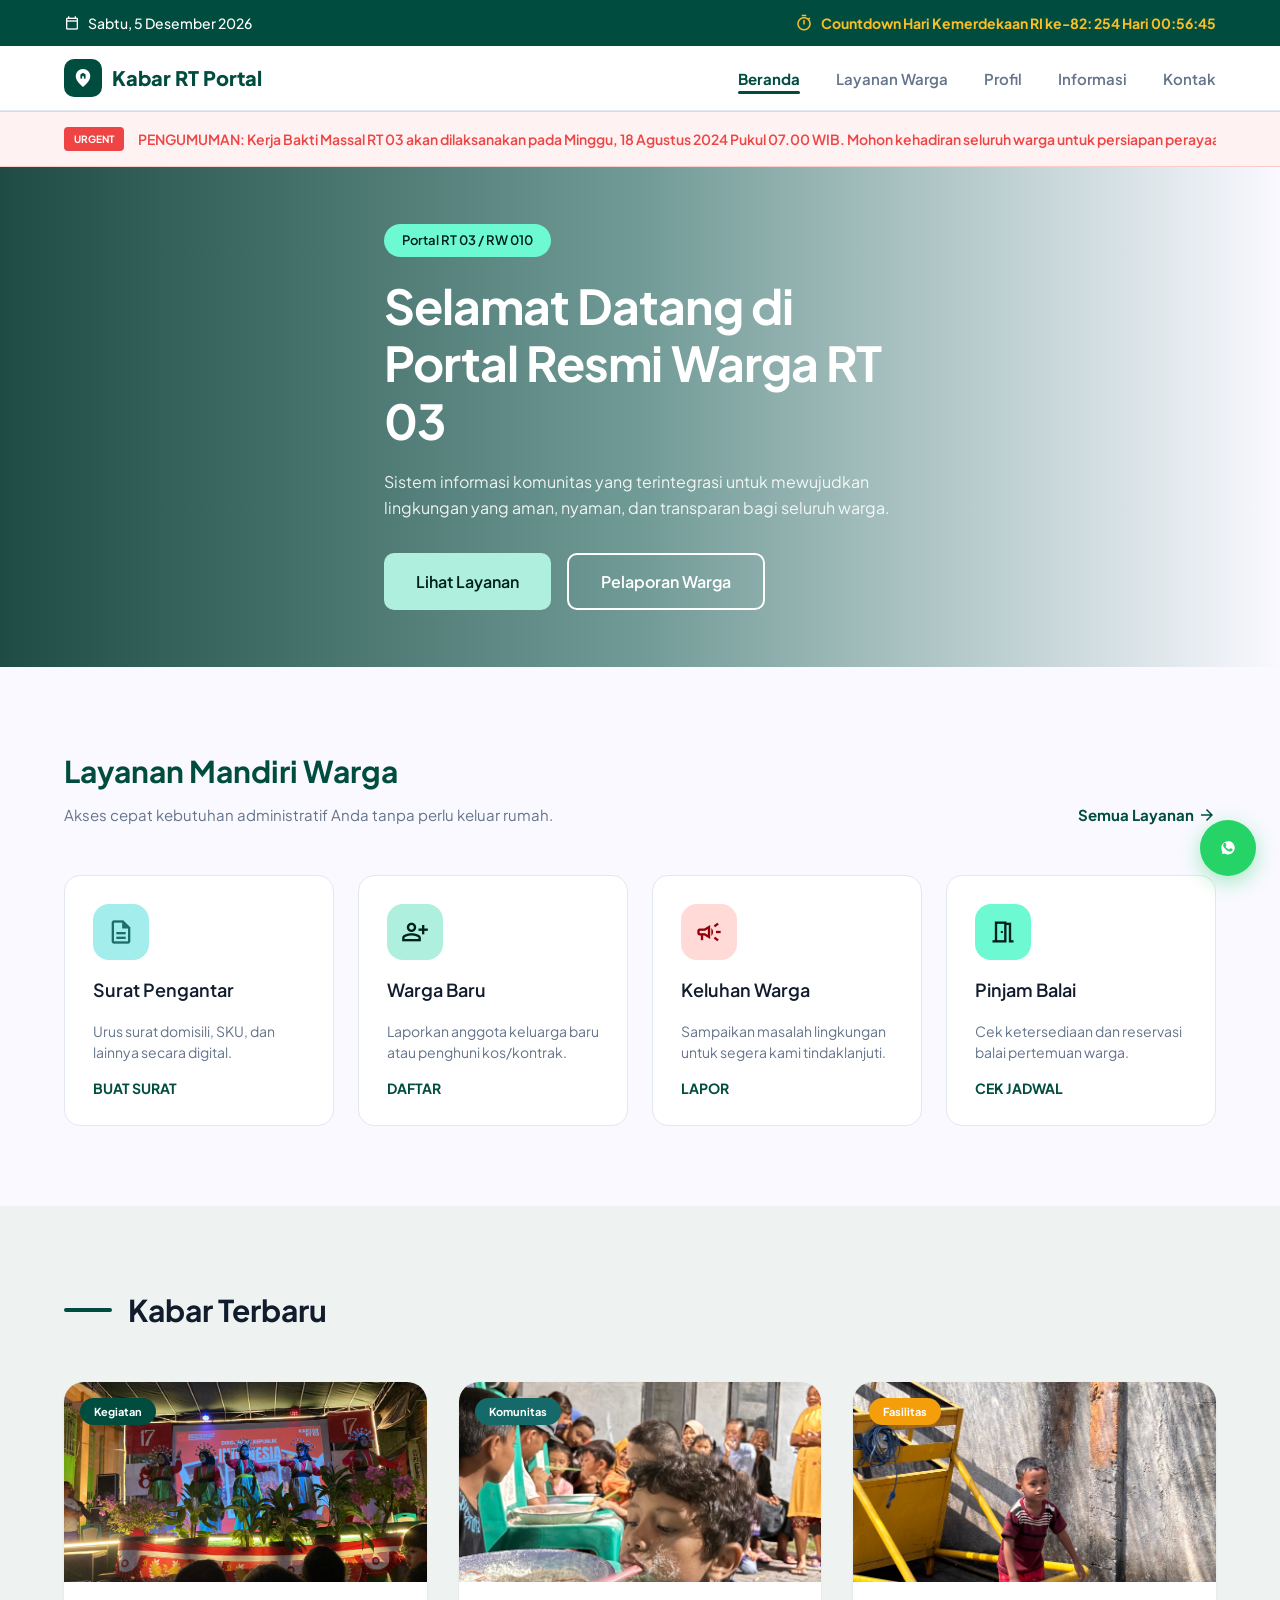
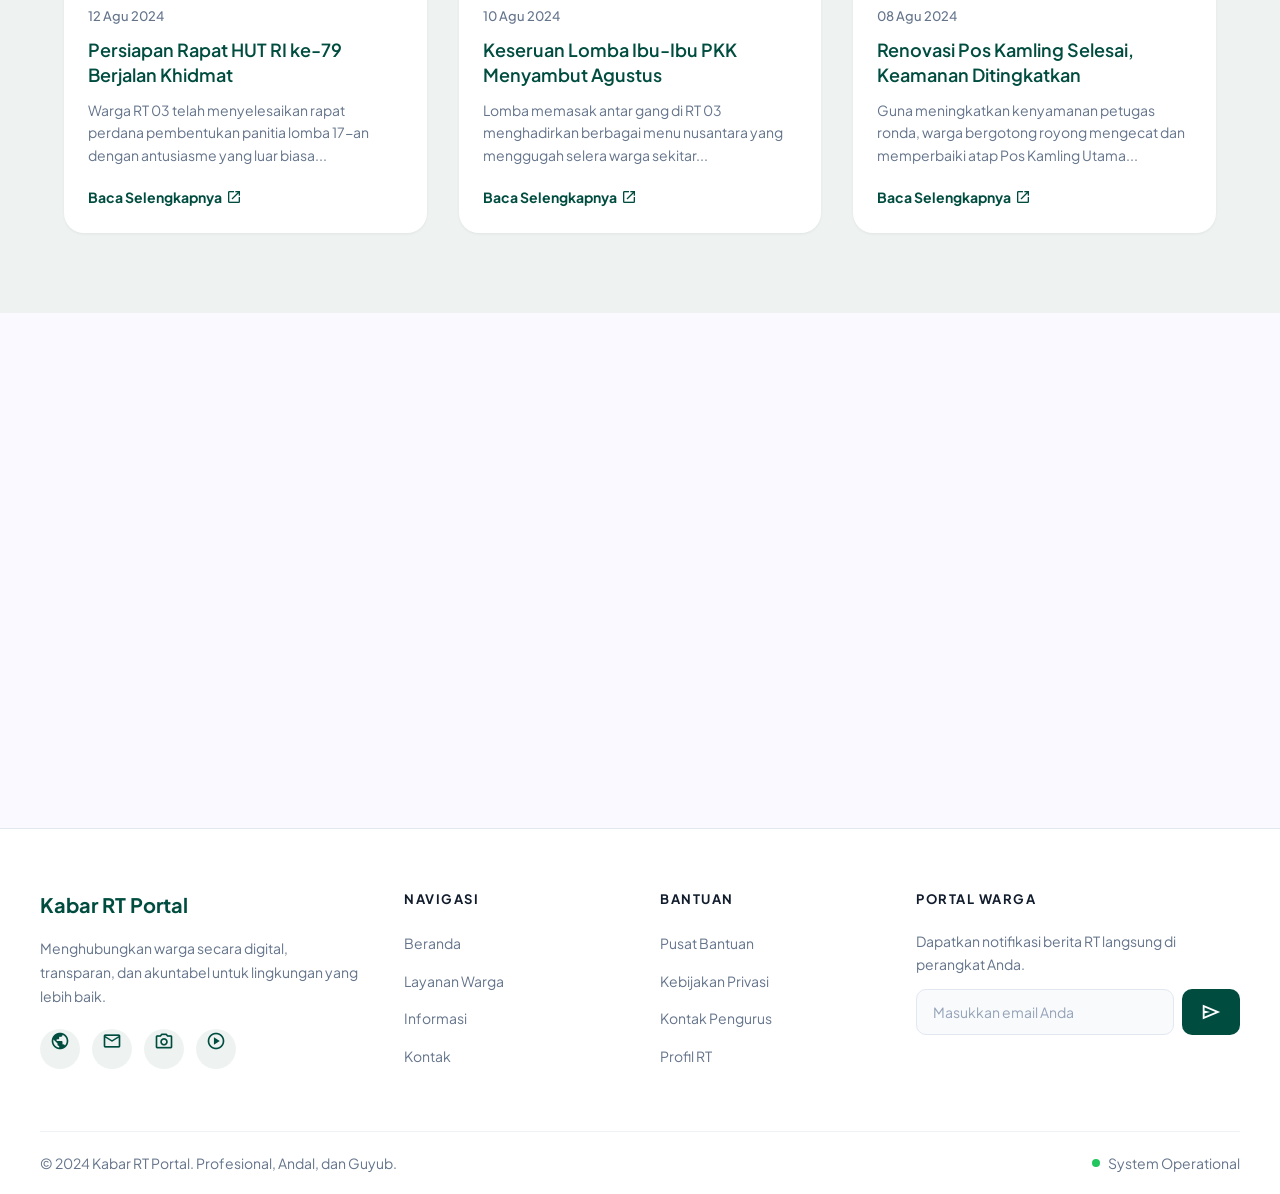
==== commit fcd59f8d: "Update and rename beranda.html to index.html" ====
--- a/index.html
+++ b/index.html
@@ -35,7 +35,7 @@
   <!-- 2. Navbar -->
   <header class="site-header">
     <div class="container navbar">
-      <a href="beranda.html" class="logo">
+      <a href="index.html" class="logo">
         <div class="logo-icon">
           <span class="material-symbols-outlined">home_pin</span>
         </div>
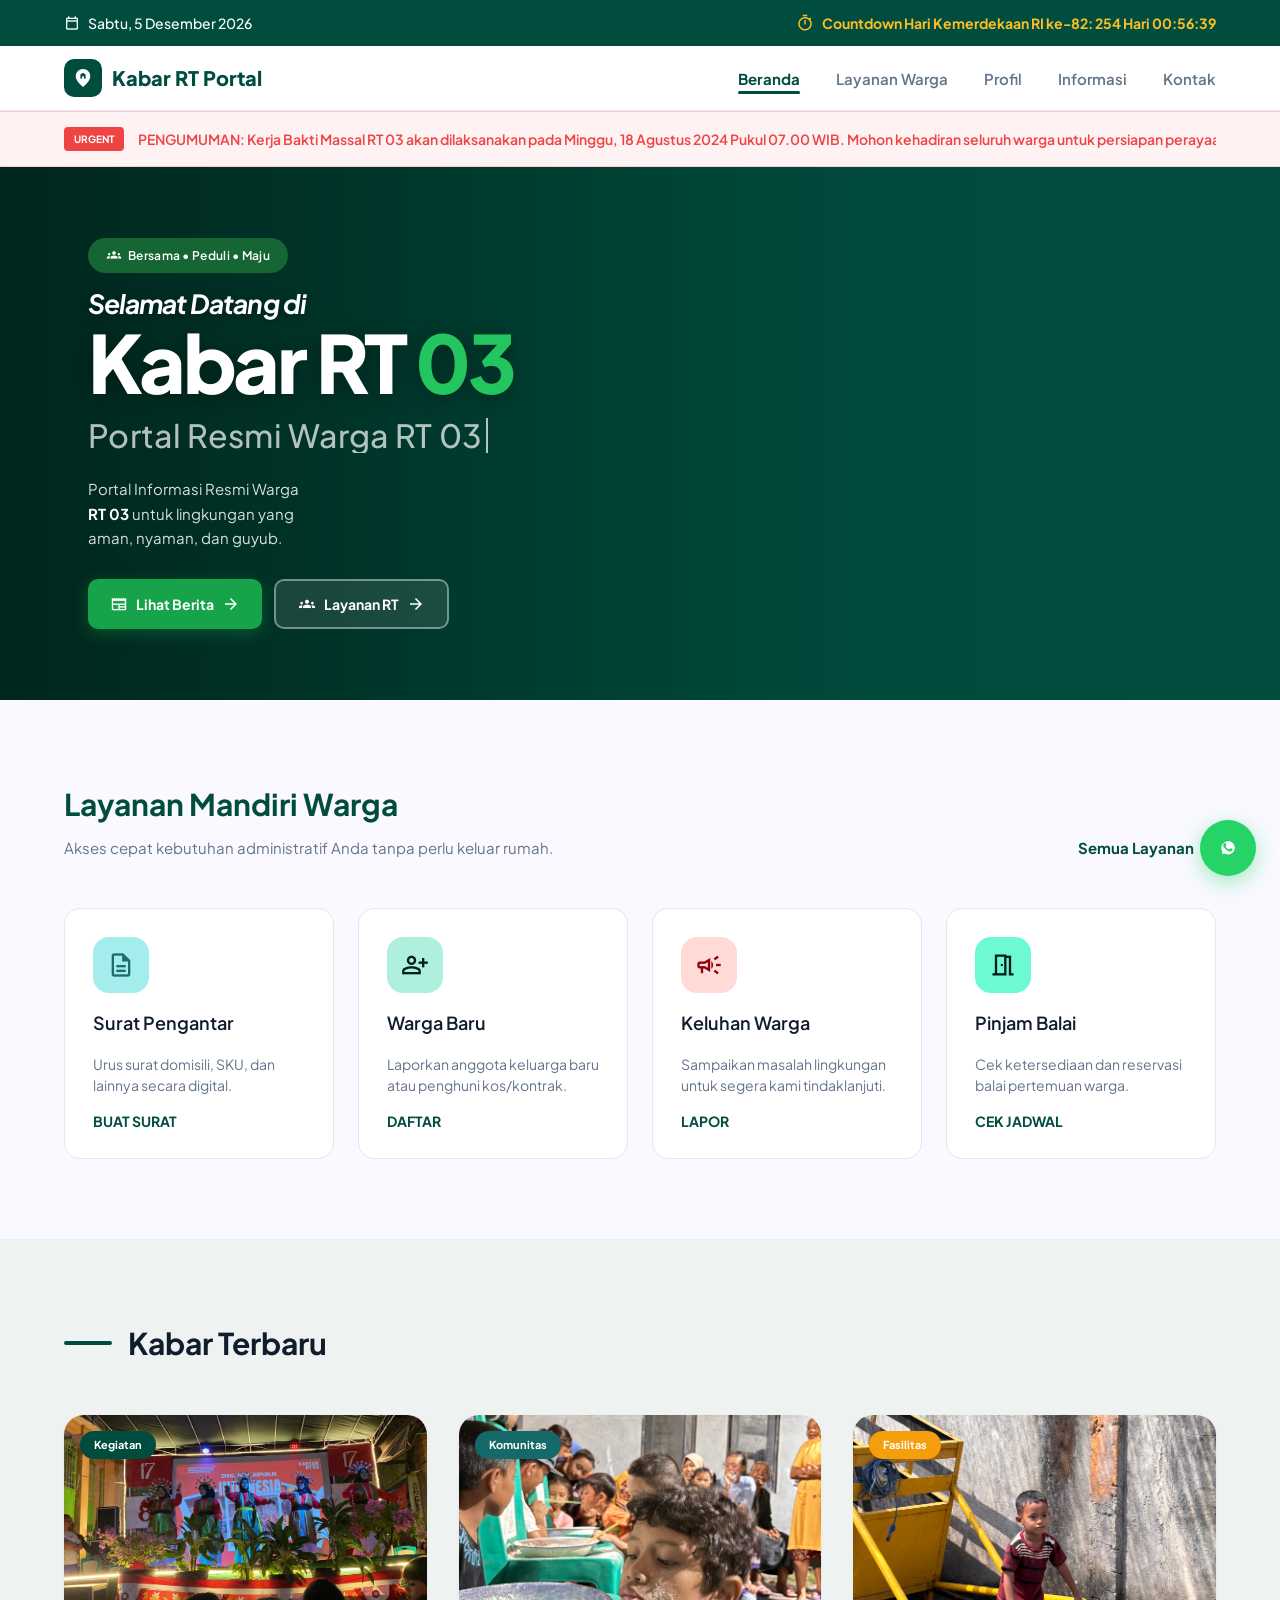
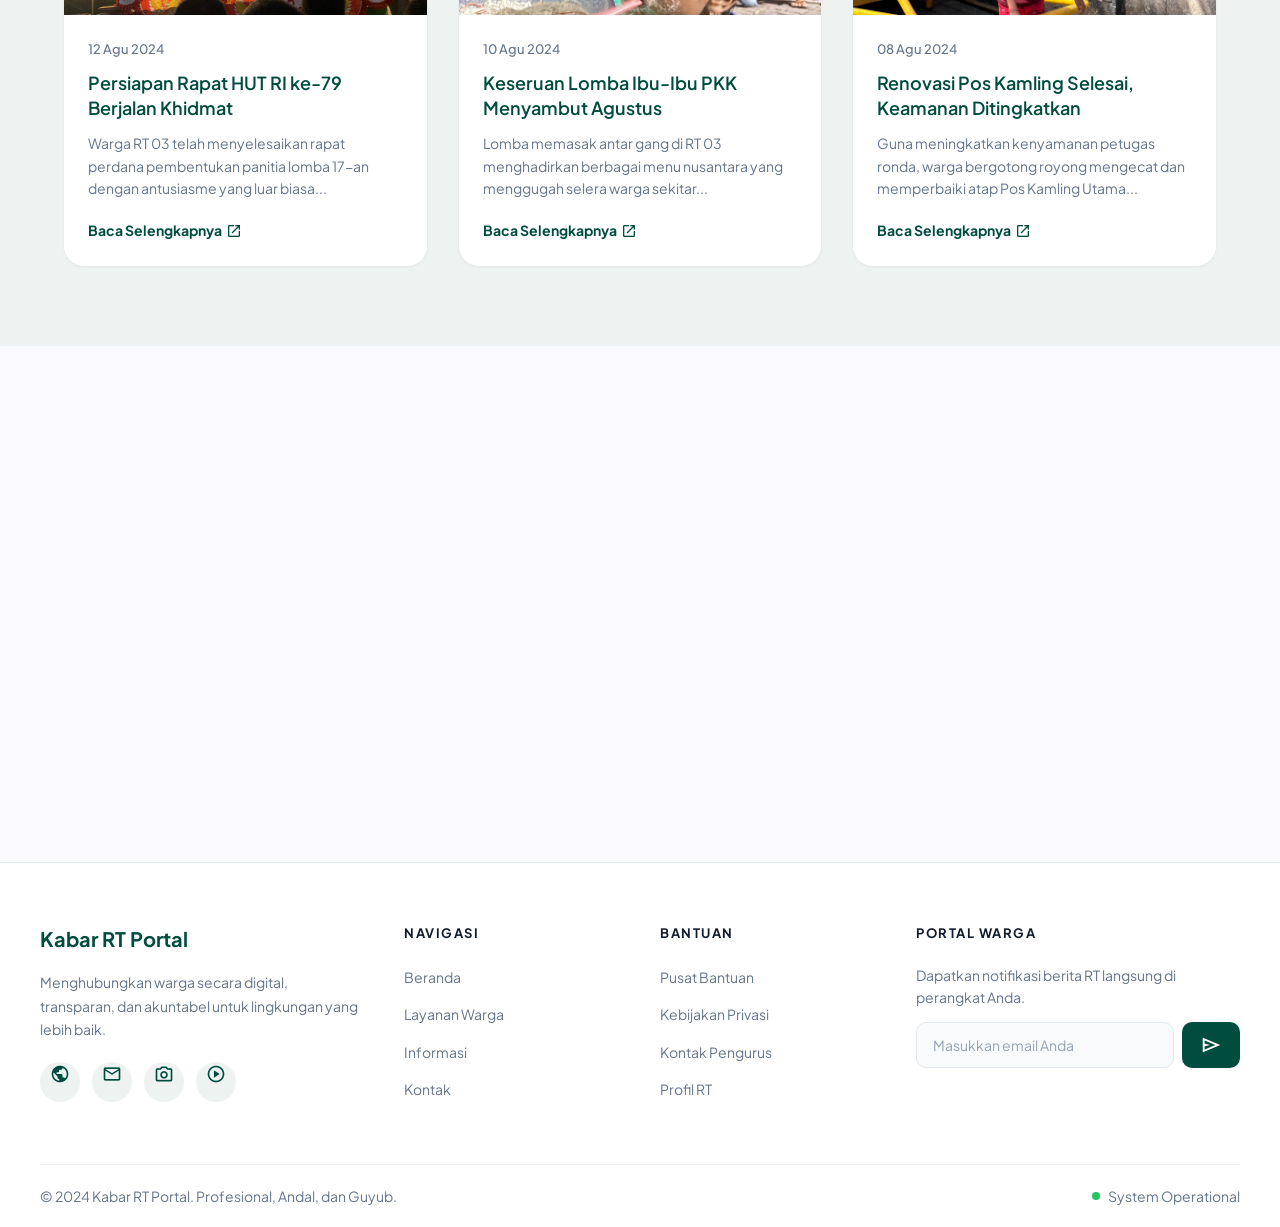
==== commit a7b1bea9: "Update perubahan pada beranda" ====
--- a/index.html
+++ b/index.html
@@ -70,19 +70,27 @@
     </div>
 
     <!-- 4. Hero Section -->
-    <section class="hero-portal">
-      <div class="hero-bg"></div>
-      <div class="hero-overlay"></div>
-      <div class="container hero-content">
-        <span class="hero-badge">Portal RT 03 / RW 010</span>
-        <h1>Selamat Datang di Portal Resmi Warga RT 03</h1>
-        <p>Sistem informasi komunitas yang terintegrasi untuk mewujudkan lingkungan yang aman, nyaman, dan transparan bagi seluruh warga.</p>
-        <div class="hero-buttons">
-          <a href="layanan_warga.html" class="btn-primary">Lihat Layanan</a>
-          <a href="Kontak.html" class="btn-outline-white">Pelaporan Warga</a>
-        </div>
-      </div>
-    </section>
+<section class="hero-portal">
+  <div class="hero-bg"></div>
+  <div class="hero-overlay"></div>
+  <div class="container hero-content">
+    <div class="hero-text-wrapper">
+      <span class="hero-badge"><span class="material-symbols-outlined" style="font-size:16px;font-variation-settings:'FILL' 1;">groups</span> Bersama • Peduli • Maju</span>
+      <h1>
+        <span class="greeting-text">Selamat Datang di</span>
+        <span class="hero-title-main">Kabar <span class="highlight-rt">RT</span> <span class="highlight-number">03</span></span>
+        <span class="typing-wrapper">
+          <span class="typing-text" id="typing-text"></span>
+        </span>
+      </h1>
+      <p class="hero-description">Portal Informasi Resmi Warga<br><strong>RT 03</strong> untuk lingkungan yang<br>aman, nyaman, dan guyub.</p>
+      <div class="hero-buttons">
+        <a href="informasi.html" class="btn-hero-primary"><span class="material-symbols-outlined" style="font-size:18px;font-variation-settings:'FILL' 1;">newspaper</span> Lihat Berita <span class="material-symbols-outlined" style="font-size:18px;">arrow_forward</span></a>
+        <a href="layanan_warga.html" class="btn-hero-outline"><span class="material-symbols-outlined" style="font-size:18px;font-variation-settings:'FILL' 1;">groups</span> Layanan RT <span class="material-symbols-outlined" style="font-size:18px;">arrow_forward</span></a>
+      </div>
+    </div>
+  </div>
+</section>
 
     <!-- 5. Quick Service Grid -->
     <section class="section">
--- a/css/shared.css
+++ b/css/shared.css
@@ -147,6 +147,9 @@
   justify-content: space-between;
   align-items: center;
   height: 64px;
+  max-width: var(--max-width);
+  margin: 0 auto;
+  padding: 0 24px;
 }
 
 .logo {
@@ -156,6 +159,7 @@
   display: flex;
   align-items: center;
   gap: 10px;
+  flex-shrink: 0;
 }
 
 .logo-icon {
@@ -177,6 +181,7 @@
   display: flex;
   gap: 36px;
   list-style: none;
+  margin-left: auto;
 }
 
 .nav-links a {
@@ -706,6 +711,7 @@
     align-items: center;
     gap: 32px;
     z-index: 1000;
+    margin-left: 0;
   }
 
   .nav-links.active {
--- a/css/beranda.css
+++ b/css/beranda.css
@@ -17,6 +17,9 @@
   align-items: center;
   flex-wrap: wrap;
   gap: 12px;
+  max-width: var(--max-width);
+  margin: 0 auto;
+  padding: 0 24px;
 }
 
 .top-bar-date {
@@ -49,6 +52,9 @@
   display: flex;
   align-items: center;
   gap: 14px;
+  max-width: var(--max-width);
+  margin: 0 auto;
+  padding: 0 24px;
 }
 
 .badge-urgent {
@@ -80,24 +86,44 @@
 /* --- HERO SECTION --- */
 .hero-portal {
   position: relative;
-  height: 500px;
   width: 100%;
+  aspect-ratio: 1942 / 809;
+  max-height: 620px;
   overflow: hidden;
+  background-color: var(--primary);
 }
 
 .hero-bg {
   position: absolute;
   inset: 0;
-  background-image: url('../images/beranda.jpeg');
+  background-image: url("../images/Beranda.png");
   background-size: cover;
-  background-position: center 25%;
   background-repeat: no-repeat;
+  background-position: center;
+}
+
+/* Fallback jika gambar tidak ditemukan */
+.hero-bg::after {
+  content: '';
+  position: absolute;
+  inset: 0;
+  background: var(--primary);
+  opacity: 0.15;
+  z-index: 0;
 }
 
 .hero-overlay {
   position: absolute;
   inset: 0;
-  background: linear-gradient(to right, rgba(0, 52, 43, 0.88) 0%, rgba(0, 77, 64, 0.55) 50%, transparent 100%);
+  background: linear-gradient(
+    to right,
+    rgba(0, 35, 25, 0.92) 0%,
+    rgba(0, 45, 35, 0.82) 25%,
+    rgba(0, 55, 42, 0.5) 50%,
+    rgba(0, 60, 48, 0.15) 70%,
+    rgba(0, 77, 64, 0.0) 100%
+  );
+  z-index: 1;
 }
 
 .hero-content {
@@ -109,42 +135,203 @@
   align-items: flex-start;
   color: #ffffff;
   z-index: 2;
-  padding: 0 5%;
-  max-width: 50%;
+  max-width: var(--max-width);
+  margin: 0 auto;
+  padding: 0 48px;
+  width: 100%;
+}
+
+.hero-text-wrapper {
+  max-width: 480px;
 }
 
 .hero-badge {
-  background-color: var(--tertiary-fixed);
-  color: var(--on-primary-fixed);
-  padding: 6px 18px;
+  background-color: #166534;
+  color: #ffffff;
+  padding: 8px 18px;
   border-radius: 50px;
-  font-size: 13px;
+  font-size: 12px;
   font-weight: 600;
-  margin-bottom: 20px;
+  margin-bottom: 16px;
+  display: inline-flex;
+  align-items: center;
+  gap: 6px;
+  animation: fadeInUp 0.6s ease forwards;
+  opacity: 0;
+  transform: translateY(20px);
+  animation-delay: 0.2s;
+  letter-spacing: 0.3px;
+}
+
+.hero-content h1 {
+  display: flex;
+  flex-direction: column;
+  align-items: flex-start;
+  gap: 0;
+  font-size: 48px;
+  font-weight: 700;
+  line-height: 1.1;
+  max-width: 600px;
+  margin-bottom: 16px;
+  letter-spacing: -0.02em;
+  text-align: left;
+}
+
+.greeting-text {
+  font-size: 1.65rem;
+  font-weight: 700;
+  font-style: italic;
+  color: #ffffff;
+  display: block;
+  text-shadow: 0 2px 12px rgba(0, 0, 0, 0.4);
+  animation: fadeInUp 0.8s ease forwards;
+  opacity: 0;
+  transform: translateY(20px);
+  animation-delay: 0.3s;
+  margin-bottom: 2px;
+}
+
+.hero-title-main {
+  display: block;
+  font-size: 5rem;
+  font-weight: 900;
+  color: #ffffff;
+  line-height: 1.05;
+  letter-spacing: -0.04em;
+  text-shadow: 0 3px 20px rgba(0, 0, 0, 0.35);
+  animation: fadeInUp 0.8s ease forwards;
+  opacity: 0;
+  transform: translateY(20px);
+  animation-delay: 0.4s;
+}
+
+.highlight-rt {
+  color: #ffffff;
+}
+
+.highlight-number {
+  color: #22c55e;
+  position: relative;
+}
+
+.hero-description {
+  font-size: 15px;
+  line-height: 1.65;
+  max-width: 340px;
+  margin-bottom: 28px;
+  color: rgba(255, 255, 255, 0.85);
+  text-align: left;
+  animation: fadeInUp 0.8s ease forwards;
+  opacity: 0;
+  transform: translateY(20px);
+  animation-delay: 0.5s;
+}
+
+.hero-description strong {
+  color: #ffffff;
+  font-weight: 700;
+}
+
+.hero-buttons {
+  display: flex;
+  flex-wrap: wrap;
+  gap: 12px;
+  justify-content: flex-start;
+  animation: fadeInUp 0.8s ease forwards;
+  opacity: 0;
+  transform: translateY(20px);
+  animation-delay: 0.7s;
+}
+
+/* Hero Primary Button */
+.btn-hero-primary {
+  background-color: #16a34a;
+  color: #ffffff;
+  font-size: 14px;
+  font-weight: 700;
+  padding: 12px 22px;
+  border-radius: 10px;
+  border: none;
+  cursor: pointer;
+  transition: all 0.3s ease;
+  display: inline-flex;
+  align-items: center;
+  gap: 8px;
+  box-shadow: 0 4px 16px rgba(22, 163, 74, 0.35);
+}
+
+.btn-hero-primary:hover {
+  background-color: #15803d;
+  box-shadow: 0 6px 24px rgba(22, 163, 74, 0.45);
+  transform: translateY(-2px);
+}
+
+/* Hero Outline Button */
+.btn-hero-outline {
+  background-color: rgba(255, 255, 255, 0.1);
+  color: #ffffff;
+  font-size: 14px;
+  font-weight: 700;
+  padding: 12px 22px;
+  border-radius: 10px;
+  border: 2px solid rgba(255, 255, 255, 0.4);
+  cursor: pointer;
+  transition: all 0.3s ease;
+  display: inline-flex;
+  align-items: center;
+  gap: 8px;
+}
+
+.btn-hero-outline:hover {
+  background-color: rgba(255, 255, 255, 0.18);
+  border-color: rgba(255, 255, 255, 0.65);
+  transform: translateY(-2px);
+}
+
+/* ===== TYPING EFFECT ===== */
+.typing-wrapper {
+  display: block;
+  position: relative;
+  margin-top: 0.25rem;
+  opacity: 0;
+  animation: fadeIn 0.3s ease forwards;
+  animation-delay: 0.9s;
+}
+
+.typing-text {
   display: inline-block;
-}
-
-.hero-content h1 {
-  font-size: 48px;
-  font-weight: 700;
-  line-height: 1.2;
-  max-width: 650px;
-  margin-bottom: 20px;
-  letter-spacing: -0.02em;
-}
-
-.hero-content p {
-  font-size: 16px;
-  line-height: 1.6;
-  max-width: 520px;
-  margin-bottom: 32px;
-  opacity: 0.9;
-}
-
-.hero-buttons {
-  display: flex;
-  flex-wrap: wrap;
-  gap: 16px;
+  overflow: hidden;
+  white-space: nowrap;
+  border-right: 2px solid rgba(255, 255, 255, 0.7);
+  font-size: 2rem;
+  font-weight: 500;
+  color: rgba(255, 255, 255, 0.7);
+  animation: blink-caret 0.75s step-end infinite;
+  padding-right: 0.2rem;
+  letter-spacing: 0.01em;
+}
+
+@keyframes blink-caret {
+  from,
+  to {
+    border-color: transparent;
+  }
+  50% {
+    border-color: #ffffff;
+  }
+}
+
+@keyframes fadeInUp {
+  to {
+    opacity: 1;
+    transform: translateY(0);
+  }
+}
+
+@keyframes fadeIn {
+  to {
+    opacity: 1;
+  }
 }
 
 /* --- SERVICE GRID --- */
@@ -184,10 +371,22 @@
   font-size: 28px;
 }
 
-.service-icon.teal { background-color: var(--secondary-container); color: var(--on-secondary-container); }
-.service-icon.green { background-color: var(--primary-light); color: var(--on-primary-fixed); }
-.service-icon.red { background-color: var(--error-container); color: var(--on-error-container); }
-.service-icon.mint { background-color: var(--tertiary-fixed); color: var(--on-primary-fixed); }
+.service-icon.teal {
+  background-color: var(--secondary-container);
+  color: var(--on-secondary-container);
+}
+.service-icon.green {
+  background-color: var(--primary-light);
+  color: var(--on-primary-fixed);
+}
+.service-icon.red {
+  background-color: var(--error-container);
+  color: var(--on-error-container);
+}
+.service-icon.mint {
+  background-color: var(--tertiary-fixed);
+  color: var(--on-primary-fixed);
+}
 
 .service-card h3 {
   font-size: 18px;
@@ -265,9 +464,15 @@
   color: #ffffff;
 }
 
-.news-badge.kegiatan { background-color: var(--primary); }
-.news-badge.komunitas { background-color: var(--secondary); }
-.news-badge.fasilitas { background-color: var(--warning); }
+.news-badge.kegiatan {
+  background-color: var(--primary);
+}
+.news-badge.komunitas {
+  background-color: var(--secondary);
+}
+.news-badge.fasilitas {
+  background-color: var(--warning);
+}
 
 .news-card-body {
   padding: 24px;
@@ -526,30 +731,181 @@
   fill: currentColor;
 }
 
-/* --- RESPONSIVE (Beranda) --- */
+/* --- RESPONSIVE --- */
 @media (max-width: 1100px) {
-  .service-grid { grid-template-columns: repeat(2, 1fr); }
-  .agenda-cta-grid { grid-template-columns: 1fr; }
+  .service-grid {
+    grid-template-columns: repeat(2, 1fr);
+  }
+  .agenda-cta-grid {
+    grid-template-columns: 1fr;
+  }
 }
 
 @media (max-width: 768px) {
-  .hero-portal { height: 420px; }
-  .hero-content { max-width: 100%; }
-  .hero-content h1 { font-size: 32px; }
-  .hero-content p { font-size: 14px; }
-  .hero-buttons { flex-direction: column; }
-  .btn-primary, .btn-outline-white { width: 100%; text-align: center; justify-content: center; }
-  .service-grid { grid-template-columns: 1fr; }
-  .news-grid { grid-template-columns: 1fr; }
-  .agenda-item { flex-direction: column; }
-  .agenda-date-box { width: 100%; flex-direction: row; gap: 8px; padding: 14px; }
-  .top-bar-inner { flex-direction: column; text-align: center; }
-  .cta-wa-card { padding: 32px 24px; }
+  .hero-portal {
+    aspect-ratio: auto;
+    height: 480px;
+    max-height: 480px;
+  }
+
+  .hero-content {
+    align-items: flex-start;
+    padding: 0 20px;
+  }
+
+  .hero-content h1 {
+    font-size: 32px;
+    max-width: 100%;
+    gap: 0.1rem;
+  }
+
+  .greeting-text {
+    font-size: 1.4rem;
+  }
+
+  .hero-title-main {
+    font-size: 2.6rem;
+  }
+
+  .typing-text {
+    font-size: 1.1rem;
+    white-space: normal;
+    border-right: none;
+    padding-right: 0;
+    display: block;
+    word-break: break-word;
+    text-align: left;
+  }
+
+  .typing-wrapper {
+    width: 100%;
+  }
+
+  .hero-description {
+    font-size: 14px;
+    max-width: 100%;
+  }
+
+  .hero-description br {
+    display: none;
+  }
+
+  .hero-buttons {
+    flex-direction: column;
+    width: 100%;
+  }
+
+  .hero-buttons .btn-hero-primary,
+  .hero-buttons .btn-hero-outline {
+    width: 100%;
+    text-align: center;
+    justify-content: center;
+  }
+
+  .hero-bg {
+    background-position: center 40%;
+  }
+
+  .hero-overlay {
+    background: linear-gradient(
+      to right,
+      rgba(0, 40, 30, 0.9) 0%,
+      rgba(0, 52, 43, 0.75) 50%,
+      rgba(0, 77, 64, 0.4) 100%
+    );
+  }
+
+  .service-grid {
+    grid-template-columns: 1fr;
+  }
+
+  .news-grid {
+    grid-template-columns: 1fr;
+  }
+
+  .agenda-item {
+    flex-direction: column;
+  }
+
+  .agenda-date-box {
+    width: 100%;
+    flex-direction: row;
+    gap: 8px;
+    padding: 14px;
+  }
+
+  .top-bar-inner {
+    flex-direction: column;
+    text-align: center;
+  }
+
+  .cta-wa-card {
+    padding: 32px 24px;
+  }
+
+  .top-bar-date,
+  .top-bar-countdown {
+    justify-content: center;
+    width: 100%;
+  }
+
+  .hero-content h1 {
+    flex-direction: column;
+    align-items: flex-start;
+  }
 }
 
 @media (max-width: 480px) {
-  .agenda-date-box .day { font-size: 18px; }
-  .agenda-detail h4 { font-size: 15px; }
-  .cta-wa-card h3 { font-size: 20px; }
-  .btn-whatsapp { padding: 14px 20px; font-size: 14px; }
-}
+  .hero-portal {
+    height: 420px;
+    max-height: 420px;
+  }
+
+  .greeting-text {
+    font-size: 1.2rem;
+  }
+
+  .hero-title-main {
+    font-size: 2.2rem;
+  }
+
+  .typing-text {
+    font-size: 1rem;
+  }
+
+  .hero-description {
+    font-size: 0.9rem;
+  }
+
+  .hero-badge {
+    font-size: 11px;
+    padding: 6px 14px;
+  }
+
+  .btn-hero-primary,
+  .btn-hero-outline {
+    font-size: 14px;
+    padding: 11px 20px;
+  }
+
+  .agenda-date-box .day {
+    font-size: 18px;
+  }
+
+  .agenda-detail h4 {
+    font-size: 15px;
+  }
+
+  .cta-wa-card h3 {
+    font-size: 20px;
+  }
+
+  .btn-whatsapp {
+    padding: 14px 20px;
+    font-size: 14px;
+  }
+
+  .hero-content h1 {
+    font-size: 28px;
+  }
+}
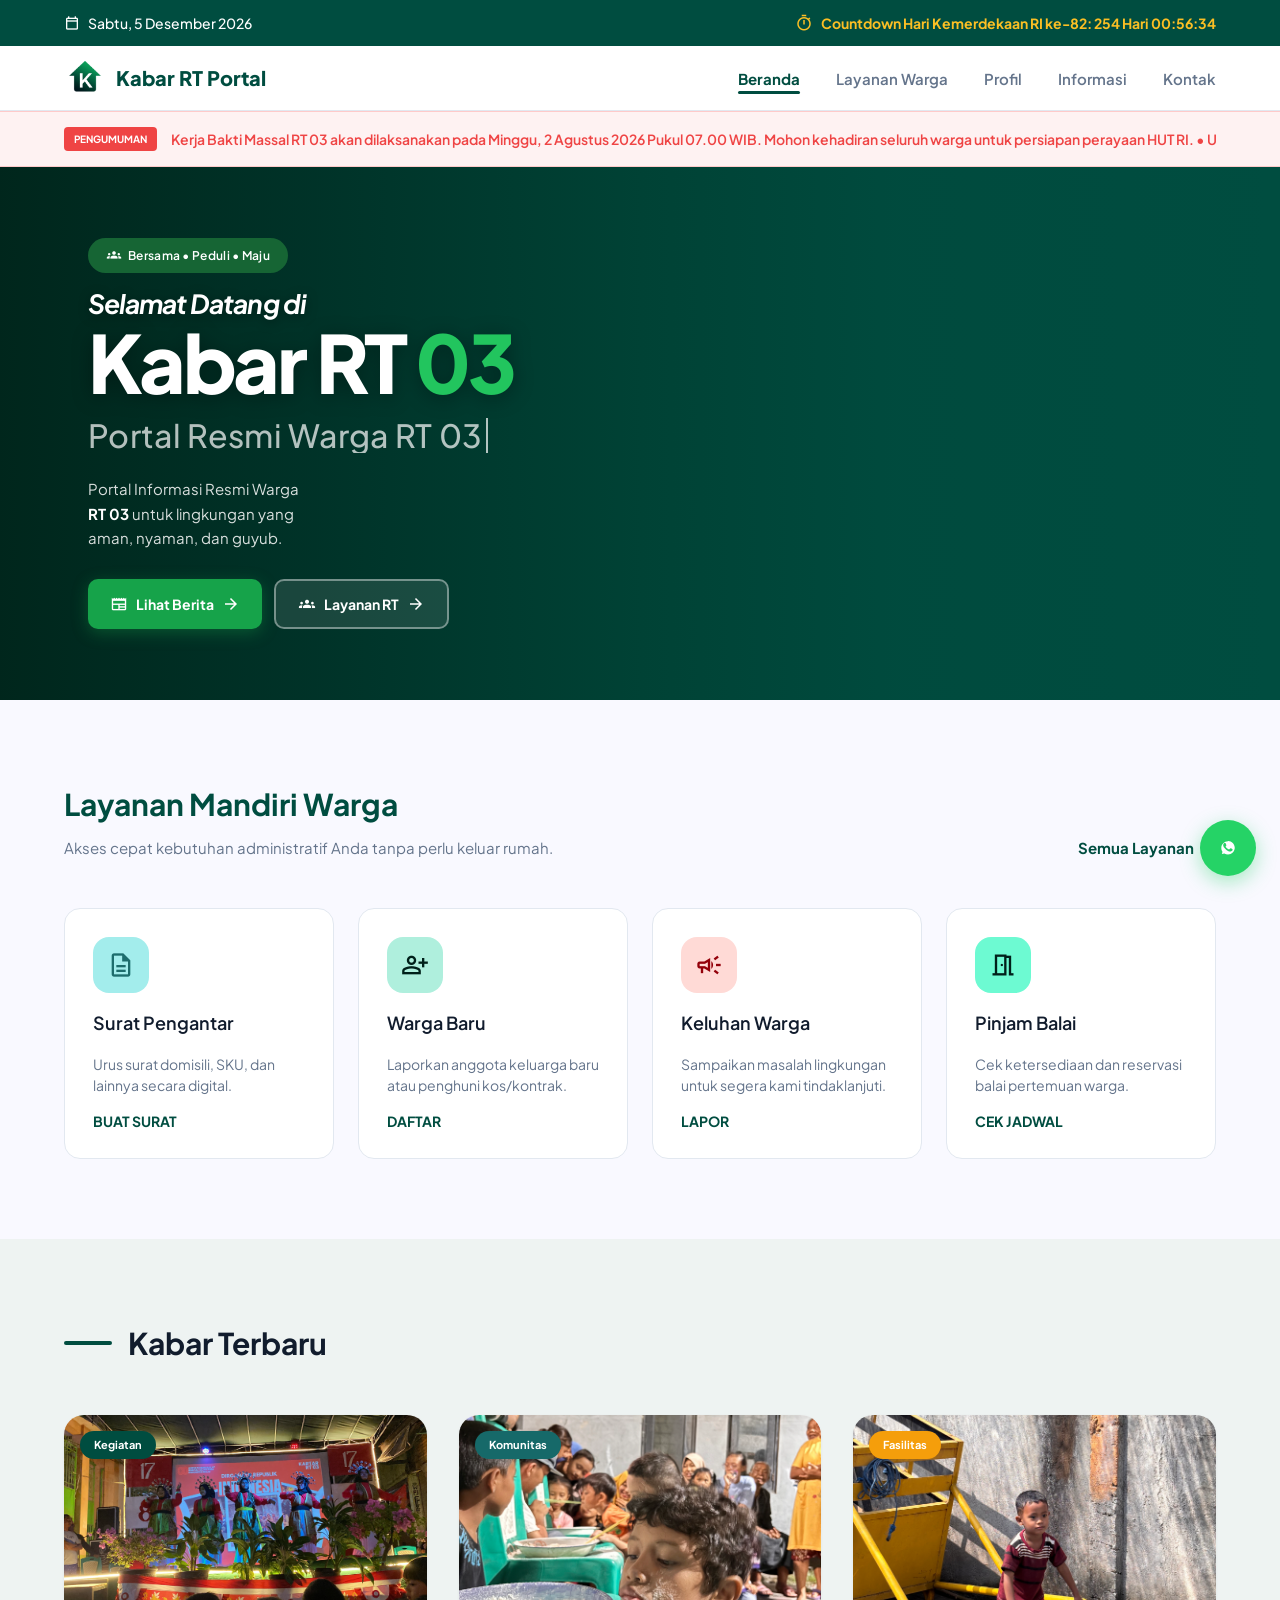
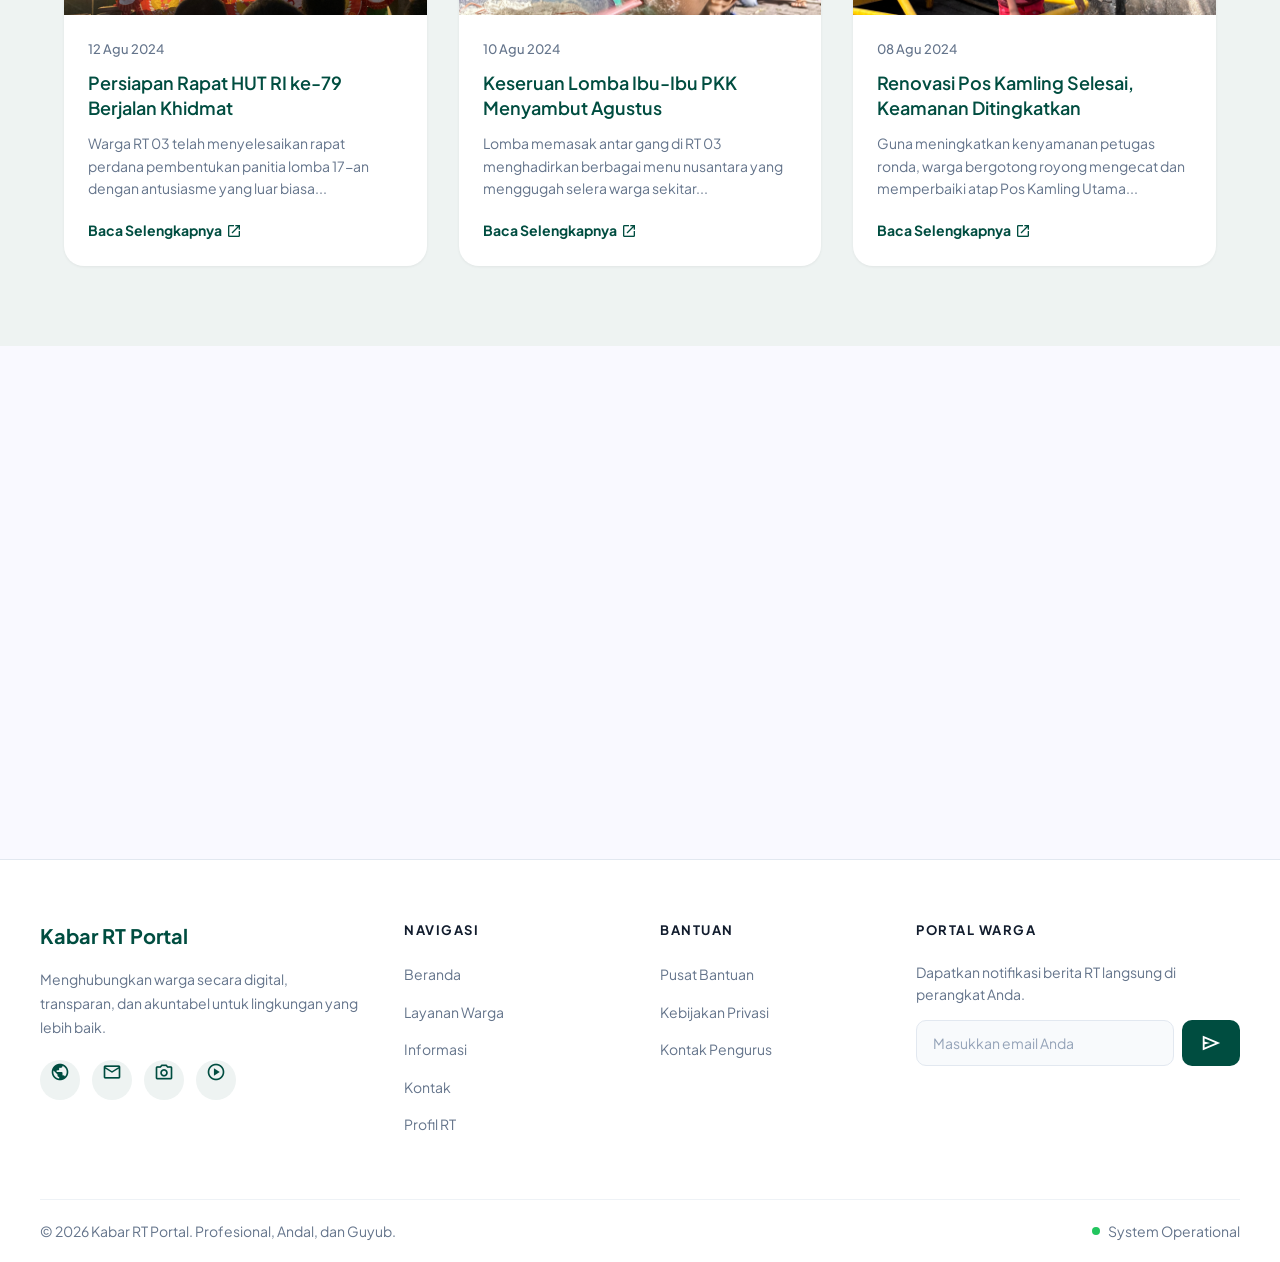
==== commit fdd2a3f6: "Update halaman" ====
--- a/index.html
+++ b/index.html
@@ -18,79 +18,32 @@
 </head>
 
 <body>
-  <!-- 1. Top Bar: Date & Countdown -->
-  <aside class="top-bar">
-    <div class="container top-bar-inner">
-      <div class="top-bar-date">
-        <span class="material-symbols-outlined" style="font-size:16px;">calendar_today</span>
-        <span id="current-date">Kamis, 15 Agustus 2024</span>
-      </div>
-      <div class="top-bar-countdown">
-        <span class="material-symbols-outlined">timer</span>
-        <span id="countdown-text" style="font-weight:700;">Countdown Hari Kemerdekaan RI ke-81: Menghitung...</span>
-      </div>
-    </div>
-  </aside>
-
-  <!-- 2. Navbar -->
-  <header class="site-header">
-    <div class="container navbar">
-      <a href="index.html" class="logo">
-        <div class="logo-icon">
-          <span class="material-symbols-outlined">home_pin</span>
-        </div>
-        Kabar RT Portal
-      </a>
-      <button class="hamburger" aria-label="Menu">
-        <span></span>
-        <span></span>
-        <span></span>
-      </button>
-      <ul class="nav-links">
-        <li><a href="beranda.html" class="active">Beranda</a></li>
-        <li><a href="layanan_warga.html">Layanan Warga</a></li>
-        <li><a href="Profil.html">Profil</a></li>
-        <li><a href="informasi.html">Informasi</a></li>
-        <li><a href="Kontak.html">Kontak</a></li>
-      </ul>
-    </div>
-  </header>
+  <!-- Navbar & Top Bar (loaded from layouts/) -->
+  <div id="navbar-placeholder"></div>
 
   <main>
-    <!-- 3. Red Alert Ticker -->
-    <div class="alert-ticker">
-      <div class="container alert-ticker-inner">
-        <span class="badge-urgent">URGENT</span>
-        <div class="marquee-wrapper">
-          <p class="marquee-content">
-            PENGUMUMAN: Kerja Bakti Massal RT 03 akan dilaksanakan pada Minggu, 18 Agustus 2024 Pukul 07.00 WIB. Mohon kehadiran seluruh warga untuk persiapan perayaan HUT RI. • Undangan resmi telah dikirim ke masing-masing rumah.
-          </p>
-        </div>
-      </div>
-    </div>
-
     <!-- 4. Hero Section -->
-<section class="hero-portal">
-  <div class="hero-bg"></div>
-  <div class="hero-overlay"></div>
-  <div class="container hero-content">
-    <div class="hero-text-wrapper">
-      <span class="hero-badge"><span class="material-symbols-outlined" style="font-size:16px;font-variation-settings:'FILL' 1;">groups</span> Bersama • Peduli • Maju</span>
-      <h1>
-        <span class="greeting-text">Selamat Datang di</span>
-        <span class="hero-title-main">Kabar <span class="highlight-rt">RT</span> <span class="highlight-number">03</span></span>
-        <span class="typing-wrapper">
-          <span class="typing-text" id="typing-text"></span>
-        </span>
-      </h1>
-      <p class="hero-description">Portal Informasi Resmi Warga<br><strong>RT 03</strong> untuk lingkungan yang<br>aman, nyaman, dan guyub.</p>
-      <div class="hero-buttons">
-        <a href="informasi.html" class="btn-hero-primary"><span class="material-symbols-outlined" style="font-size:18px;font-variation-settings:'FILL' 1;">newspaper</span> Lihat Berita <span class="material-symbols-outlined" style="font-size:18px;">arrow_forward</span></a>
-        <a href="layanan_warga.html" class="btn-hero-outline"><span class="material-symbols-outlined" style="font-size:18px;font-variation-settings:'FILL' 1;">groups</span> Layanan RT <span class="material-symbols-outlined" style="font-size:18px;">arrow_forward</span></a>
-      </div>
-    </div>
-  </div>
-</section>
+    <section class="hero-portal">
+      <div class="hero-bg"></div>
+      <div class="hero-overlay"></div>
+      <div class="container hero-content">
+        <div class="hero-text-wrapper">
+          <span class="hero-badge"><span class="material-symbols-outlined" style="font-size:16px;font-variation-settings:'FILL' 1;">groups</span> Bersama • Peduli • Maju</span>
+          <h1>
+            <span class="greeting-text">Selamat Datang di</span>
+            <span class="hero-title-main">Kabar <span class="highlight-rt">RT</span> <span class="highlight-number">03</span></span>
+            <span class="typing-wrapper">
+              <span class="typing-text" id="typing-text"></span>
+            </span>
+          </h1>
+          <p class="hero-description">Portal Informasi Resmi Warga<br><strong>RT 03</strong> untuk lingkungan yang<br>aman, nyaman, dan guyub.</p>
+          <div class="hero-buttons">
+            <a href="informasi.html" class="btn-hero-primary"><span class="material-symbols-outlined" style="font-size:18px;font-variation-settings:'FILL' 1;">newspaper</span> Lihat Berita <span class="material-symbols-outlined" style="font-size:18px;">arrow_forward</span></a>
+            <a href="layanan_warga.html" class="btn-hero-outline"><span class="material-symbols-outlined" style="font-size:18px;font-variation-settings:'FILL' 1;">groups</span> Layanan RT <span class="material-symbols-outlined" style="font-size:18px;">arrow_forward</span></a>
+          </div>
+        </div>
+      </div>
+    </section>
 
     <!-- 5. Quick Service Grid -->
     <section class="section">
@@ -167,7 +120,7 @@
           <!-- News Card 2 -->
           <article class="news-card">
             <div class="news-card-img">
-              <img src="images/Estafet_Tepung.jpg" alt="Lomba Ibu-Ibu PKK" />
+              <img src="images/Estafet_Tepung.webp" alt="Lomba Ibu-Ibu PKK" />
               <span class="news-badge komunitas">Komunitas</span>
             </div>
             <div class="news-card-body">
@@ -194,7 +147,7 @@
       </div>
     </section>
 
-    <!-- 7. Agenda Section & CTA Banner -->
+    <!-- 7. Agenda Section -->
     <section class="section">
       <div class="container agenda-cta-grid">
         <!-- Agenda List -->
@@ -207,112 +160,45 @@
             <!-- Agenda Item 1 -->
             <div class="agenda-item">
               <div class="agenda-date-box">
-                <span class="day">20</span>
-                <span class="month">Agu</span>
+                <span class="day">1</span>
+                <span class="month">Agustus</span>
               </div>
               <div class="agenda-detail">
                 <div class="agenda-detail-top">
-                  <h4>Pertemuan Rutin Bulanan</h4>
-                  <span class="agenda-time-badge">19:30 WIB</span>
+                  <h4>Lomba Pancing Gelas</h4>
+                  <span class="agenda-time-badge">20:00 WIB</span>
                 </div>
                 <p class="location">
-                  <span class="material-symbols-outlined">location_on</span> Balai Warga RT 03
+                  <span class="material-symbols-outlined">location_on</span> Lapangan Serbaguna RT 03
                 </p>
-                <p class="desc">Pembahasan iuran sampah dan penataan taman depan portal.</p>
+                <p class="desc">Lomba adu ketepatan memancing dan memindahkan gelas menggunakan kawat pancing!</p>
               </div>
             </div>
             <!-- Agenda Item 2 -->
             <div class="agenda-item">
               <div class="agenda-date-box secondary">
-                <span class="day">25</span>
-                <span class="month">Agu</span>
+                <span class="day">2</span>
+                <span class="month">Agustus</span>
               </div>
               <div class="agenda-detail">
                 <div class="agenda-detail-top">
-                  <h4>Layanan Posyandu Balita</h4>
-                  <span class="agenda-time-badge secondary">08:00 WIB</span>
+                  <h4>Lomba Baju Ribet Kategori Ibu-Ibu</h4>
+                  <span class="agenda-time-badge secondary">20:00 WIB</span>
                 </div>
                 <p class="location">
-                  <span class="material-symbols-outlined">location_on</span> Pos Kamling Mawar
+                  <span class="material-symbols-outlined">location_on</span> Pos Kamling RT 03
                 </p>
-                <p class="desc">Pemeriksaan rutin, timbang berat badan, dan pemberian vitamin A.</p>
-              </div>
-            </div>
-          </div>
-        </div>
-
-        <!-- CTA Banner (WhatsApp) -->
-        <div>
-          <div class="cta-wa-card">
-            <div class="glow"></div>
-            <h3>Butuh Bantuan Cepat?</h3>
-            <p>Hubungi pengurus RT melalui WhatsApp untuk respon instan terkait keamanan, administrasi, atau keadaan darurat lainnya.</p>
-            <a class="btn-whatsapp" href="https://wa.me/6281234567890" target="_blank">
-              <span class="wa-icon-bg">
-                <svg viewBox="0 0 24 24"><path d="M12.031 6.172c-3.181 0-5.767 2.586-5.768 5.766-.001 1.298.38 2.27 1.019 3.287l-.539 2.016 2.126-.54c1.079.59 1.987.828 3.16.828 3.182 0 5.767-2.587 5.768-5.766 0-3.18-2.586-5.766-5.766-5.791zm3.533 8.041c-.149.42-.871.761-1.2.783-.306.024-.611.024-.951-.036-.231-.041-.497-.091-1.01-.264-2.18-.737-3.593-2.91-3.693-3.04-.1-.132-.821-1.077-.821-2.062 0-.986.517-1.472.702-1.669.184-.197.402-.247.535-.247.133 0 .267.001.383.007.124.006.29-.047.453.336.166.388.567 1.36.616 1.458.05.099.083.214.017.343-.066.133-.1.214-.199.329-.099.115-.209.256-.299.345-.1.099-.204.206-.087.402.115.197.514.839 1.103 1.353.76.662 1.398.868 1.596.966.197.099.313.082.429-.05.115-.132.497-.576.63-.772.132-.197.265-.164.447-.099.182.066 1.144.535 1.343.633.199.099.331.148.38.23.049.082.049.477-.1.897z"></path></svg>
-              </span>
-              Hubungi via WhatsApp
-            </a>
+                <p class="desc">Lomba mengenakan baju bertumpuk-tumpuk (ribet) dengan berbagai aksesoris seperti kancing, dasi, dan ikat pinggang.</p>
+              </div>
+            </div>
           </div>
         </div>
       </div>
     </section>
   </main>
 
-  <!-- Footer -->
-  <footer class="site-footer">
-    <div class="container footer-main">
-      <!-- Branding Col -->
-      <div class="footer-brand">
-        <span>Kabar RT Portal</span>
-        <p>Menghubungkan warga secara digital, transparan, dan akuntabel untuk lingkungan yang lebih baik.</p>
-        <div class="footer-social">
-          <a href="#" aria-label="Website"><span class="material-symbols-outlined">public</span></a>
-          <a href="#" aria-label="Email"><span class="material-symbols-outlined">mail</span></a>
-          <a href="#" aria-label="Instagram"><span class="material-symbols-outlined">photo_camera</span></a>
-          <a href="#" aria-label="YouTube"><span class="material-symbols-outlined">play_circle</span></a>
-        </div>
-      </div>
-      <!-- Quick Links -->
-      <div class="footer-col">
-        <h4>Navigasi</h4>
-        <ul>
-          <li><a href="beranda.html">Beranda</a></li>
-          <li><a href="layanan_warga.html">Layanan Warga</a></li>
-          <li><a href="informasi.html">Informasi</a></li>
-          <li><a href="Kontak.html">Kontak</a></li>
-        </ul>
-      </div>
-      <!-- Help -->
-      <div class="footer-col">
-        <h4>Bantuan</h4>
-        <ul>
-          <li><a href="Kontak.html">Pusat Bantuan</a></li>
-          <li><a href="#">Kebijakan Privasi</a></li>
-          <li><a href="Kontak.html">Kontak Pengurus</a></li>
-          <li><a href="Profil.html">Profil RT</a></li>
-        </ul>
-      </div>
-      <!-- Newsletter -->
-      <div class="footer-col footer-newsletter">
-        <h4>Portal Warga</h4>
-        <p>Dapatkan notifikasi berita RT langsung di perangkat Anda.</p>
-        <div class="input-group">
-          <input type="email" placeholder="Masukkan email Anda" aria-label="Email untuk newsletter" />
-          <button aria-label="Berlangganan newsletter">
-            <span class="material-symbols-outlined">send</span>
-          </button>
-        </div>
-      </div>
-    </div>
-    <div class="container footer-bottom">
-      <p>&copy; 2024 Kabar RT Portal. Profesional, Andal, dan Guyub.</p>
-      <div class="footer-status">
-        <span class="dot"></span>
-        <span>System Operational</span>
-      </div>
-    </div>
-  </footer>
+  <!-- Footer (loaded from layouts/) -->
+  <div id="footer-placeholder"></div>
 
   <!-- FAB WhatsApp Mobile -->
   <a class="fab-whatsapp" href="https://wa.me/6281234567890" target="_blank" aria-label="WhatsApp">
@@ -323,4 +209,4 @@
   <script src="js/beranda.js"></script>
 </body>
 
-</html>
+</html>
--- a/css/shared.css
+++ b/css/shared.css
@@ -1,9 +1,8 @@
 /* ============================================
    KABAR RT PORTAL — SHARED STYLESHEET
-   Unified design system for all pages
-   ============================================ */
-
-/* --- CSS VARIABLES (Design Tokens) --- */
+   ============================================ */
+
+/* --- CSS --- */
 :root {
   --primary: #004d40;
   --primary-dark: #00342b;
@@ -131,7 +130,7 @@
 }
 
 /* ============================================
-   NAVBAR — Shared across all pages
+   NAVBAR
    ============================================ */
 .site-header {
   background-color: #ffffff;
@@ -163,18 +162,17 @@
 }
 
 .logo-icon {
-  background-color: var(--primary);
-  padding: 8px;
-  border-radius: 10px;
+  width: 42px;
+  height: 42px;
   display: flex;
   align-items: center;
   justify-content: center;
 }
 
-.logo-icon .material-symbols-outlined {
-  color: #ffffff;
-  font-size: 22px;
-  font-variation-settings: 'FILL' 1;
+.logo-icon img {
+  width: 100%;
+  height: 100%;
+  object-fit: contain;
 }
 
 .nav-links {
@@ -254,7 +252,7 @@
 }
 
 /* ============================================
-   SECTION UTILITIES
+   SECTION
    ============================================ */
 .section {
   padding: 80px 0;
@@ -315,7 +313,7 @@
 }
 
 /* ============================================
-   CARD UTILITY
+   CARD
    ============================================ */
 .card-lift {
   transition: transform 0.3s cubic-bezier(0.34, 1.56, 0.64, 1), box-shadow 0.3s ease;
@@ -654,6 +652,91 @@
 .fade-in.visible {
   opacity: 1;
   transform: translateY(0);
+}
+
+/* ============================================
+   TOP BAR (Date & Countdown) — Shared Navbar
+   ============================================ */
+.top-bar {
+  background-color: var(--primary);
+  color: #ffffff;
+  padding: 12px 0;
+  font-size: 14px;
+  font-weight: 500;
+}
+
+.top-bar-inner {
+  display: flex;
+  justify-content: space-between;
+  align-items: center;
+  flex-wrap: wrap;
+  gap: 12px;
+  max-width: var(--max-width);
+  margin: 0 auto;
+  padding: 0 24px;
+}
+
+.top-bar-date {
+  display: flex;
+  align-items: center;
+  gap: 8px;
+}
+
+.top-bar-countdown {
+  display: flex;
+  align-items: center;
+  gap: 8px;
+  color: #fbbf24;
+}
+
+.top-bar-countdown .material-symbols-outlined {
+  font-size: 18px;
+}
+
+/* ============================================
+   ALERT TICKER — Shared Navbar
+   ============================================ */
+.alert-ticker {
+  background-color: #fef2f2;
+  border-top: 1px solid #fecaca;
+  border-bottom: 1px solid #fecaca;
+  padding: 14px 0;
+  overflow: hidden;
+}
+
+.alert-ticker-inner {
+  display: flex;
+  align-items: center;
+  gap: 14px;
+  max-width: var(--max-width);
+  margin: 0 auto;
+  padding: 0 24px;
+}
+
+.badge-urgent {
+  background-color: var(--error);
+  color: #ffffff;
+  font-size: 10px;
+  font-weight: 700;
+  padding: 4px 10px;
+  border-radius: 4px;
+  text-transform: uppercase;
+  flex-shrink: 0;
+  animation: bounce 1s ease infinite;
+}
+
+.marquee-wrapper {
+  overflow: hidden;
+  white-space: nowrap;
+  flex: 1;
+}
+
+.marquee-content {
+  display: inline-block;
+  animation: marquee 30s linear infinite;
+  color: var(--error);
+  font-weight: 600;
+  font-size: 14px;
 }
 
 /* ============================================
@@ -750,6 +833,17 @@
   .container {
     padding: 0 20px;
   }
+
+  .top-bar-inner {
+    flex-direction: column;
+    text-align: center;
+  }
+
+  .top-bar-date,
+  .top-bar-countdown {
+    justify-content: center;
+    width: 100%;
+  }
 }
 
 @media (max-width: 1100px) {
@@ -772,3 +866,4 @@
     padding: 12px;
   }
 }
+
--- a/css/beranda.css
+++ b/css/beranda.css
@@ -1,87 +1,6 @@
 /* ============================================
    BERANDA — Page-Specific Styles
    ============================================ */
-
-/* --- TOP BAR (Emergency Ticker & Countdown) --- */
-.top-bar {
-  background-color: var(--primary);
-  color: #ffffff;
-  padding: 12px 0;
-  font-size: 14px;
-  font-weight: 500;
-}
-
-.top-bar-inner {
-  display: flex;
-  justify-content: space-between;
-  align-items: center;
-  flex-wrap: wrap;
-  gap: 12px;
-  max-width: var(--max-width);
-  margin: 0 auto;
-  padding: 0 24px;
-}
-
-.top-bar-date {
-  display: flex;
-  align-items: center;
-  gap: 8px;
-}
-
-.top-bar-countdown {
-  display: flex;
-  align-items: center;
-  gap: 8px;
-  color: #fbbf24;
-}
-
-.top-bar-countdown .material-symbols-outlined {
-  font-size: 18px;
-}
-
-/* --- ALERT TICKER --- */
-.alert-ticker {
-  background-color: #fef2f2;
-  border-top: 1px solid #fecaca;
-  border-bottom: 1px solid #fecaca;
-  padding: 14px 0;
-  overflow: hidden;
-}
-
-.alert-ticker-inner {
-  display: flex;
-  align-items: center;
-  gap: 14px;
-  max-width: var(--max-width);
-  margin: 0 auto;
-  padding: 0 24px;
-}
-
-.badge-urgent {
-  background-color: var(--error);
-  color: #ffffff;
-  font-size: 10px;
-  font-weight: 700;
-  padding: 4px 10px;
-  border-radius: 4px;
-  text-transform: uppercase;
-  flex-shrink: 0;
-  animation: bounce 1s ease infinite;
-}
-
-.marquee-wrapper {
-  overflow: hidden;
-  white-space: nowrap;
-  flex: 1;
-}
-
-.marquee-content {
-  display: inline-block;
-  animation: marquee 30s linear infinite;
-  color: var(--error);
-  font-weight: 600;
-  font-size: 14px;
-}
 
 /* --- HERO SECTION --- */
 .hero-portal {
@@ -521,12 +440,16 @@
   font-size: 16px;
 }
 
-/* --- AGENDA + CTA GRID --- */
-.agenda-cta-grid {
-  display: grid;
-  grid-template-columns: 7fr 5fr;
-  gap: 48px;
-  align-items: start;
+/* --- AGENDA SECTION --- */
+.agenda-section {
+  padding: 80px 0;
+}
+
+.agenda-container {
+  width: 100%;
+  max-width: var(--max-width);
+  margin: 0 auto;
+  padding: 0 48px;
 }
 
 .agenda-header-row {
@@ -558,6 +481,7 @@
   display: flex;
   flex-direction: column;
   gap: 16px;
+  width: 100%;
 }
 
 .agenda-item {
@@ -567,6 +491,7 @@
   border-radius: var(--radius-lg);
   overflow: hidden;
   transition: transform 0.3s ease, box-shadow 0.3s ease;
+  width: 100%;
 }
 
 .agenda-item:hover {
@@ -605,6 +530,7 @@
 .agenda-detail {
   padding: 20px;
   flex: 1;
+  width: 100%;
 }
 
 .agenda-detail-top {
@@ -612,12 +538,14 @@
   justify-content: space-between;
   align-items: flex-start;
   margin-bottom: 8px;
+  gap: 12px;
 }
 
 .agenda-detail h4 {
   font-size: 18px;
   font-weight: 600;
   color: var(--on-surface);
+  flex: 1;
 }
 
 .agenda-time-badge {
@@ -650,94 +578,16 @@
 .agenda-detail .desc {
   font-size: 13px;
   color: var(--text-muted);
-  white-space: nowrap;
-  overflow: hidden;
-  text-overflow: ellipsis;
-}
-
-/* --- CTA BANNER (WhatsApp) --- */
-.cta-wa-card {
-  background-color: var(--primary);
-  border-radius: var(--radius-xl);
-  padding: 40px;
-  color: #ffffff;
-  position: relative;
-  overflow: hidden;
-  display: flex;
-  flex-direction: column;
-  justify-content: center;
-  height: 100%;
-}
-
-.cta-wa-card .glow {
-  position: absolute;
-  top: -48px;
-  right: -48px;
-  width: 200px;
-  height: 200px;
-  background: rgba(255, 255, 255, 0.08);
-  border-radius: 50%;
-  filter: blur(60px);
-}
-
-.cta-wa-card h3 {
-  font-size: 24px;
-  font-weight: 700;
-  margin-bottom: 16px;
-  position: relative;
-  z-index: 1;
-}
-
-.cta-wa-card p {
-  opacity: 0.8;
-  font-size: 14px;
-  line-height: 1.7;
-  margin-bottom: 32px;
-  position: relative;
-  z-index: 1;
-}
-
-.btn-whatsapp {
-  display: inline-flex;
-  align-items: center;
-  gap: 12px;
-  background-color: var(--whatsapp);
-  color: #ffffff;
-  font-size: 16px;
-  font-weight: 600;
-  padding: 16px 28px;
-  border-radius: 14px;
-  transition: transform 0.3s ease;
-  box-shadow: 0 4px 14px rgba(37, 211, 102, 0.3);
-  position: relative;
-  z-index: 1;
-}
-
-.btn-whatsapp:hover {
-  transform: scale(1.04);
-}
-
-.btn-whatsapp .wa-icon-bg {
-  background-color: rgba(255, 255, 255, 0.2);
-  padding: 4px;
-  border-radius: 6px;
-  display: flex;
-  align-items: center;
-}
-
-.btn-whatsapp svg {
-  width: 24px;
-  height: 24px;
-  fill: currentColor;
+  white-space: normal;
+  overflow: visible;
+  text-overflow: unset;
+  line-height: 1.5;
 }
 
 /* --- RESPONSIVE --- */
 @media (max-width: 1100px) {
   .service-grid {
     grid-template-columns: repeat(2, 1fr);
-  }
-  .agenda-cta-grid {
-    grid-template-columns: 1fr;
   }
 }
 
@@ -823,6 +673,10 @@
     grid-template-columns: 1fr;
   }
 
+  .agenda-container {
+    padding: 0 20px;
+  }
+
   .agenda-item {
     flex-direction: column;
   }
@@ -834,19 +688,16 @@
     padding: 14px;
   }
 
-  .top-bar-inner {
-    flex-direction: column;
-    text-align: center;
+  .agenda-detail .desc {
+    white-space: normal;
+  }
+
+  .agenda-detail-top {
+    flex-wrap: wrap;
   }
 
   .cta-wa-card {
     padding: 32px 24px;
-  }
-
-  .top-bar-date,
-  .top-bar-countdown {
-    justify-content: center;
-    width: 100%;
   }
 
   .hero-content h1 {
@@ -888,6 +739,10 @@
     padding: 11px 20px;
   }
 
+  .agenda-container {
+    padding: 0 16px;
+  }
+
   .agenda-date-box .day {
     font-size: 18px;
   }
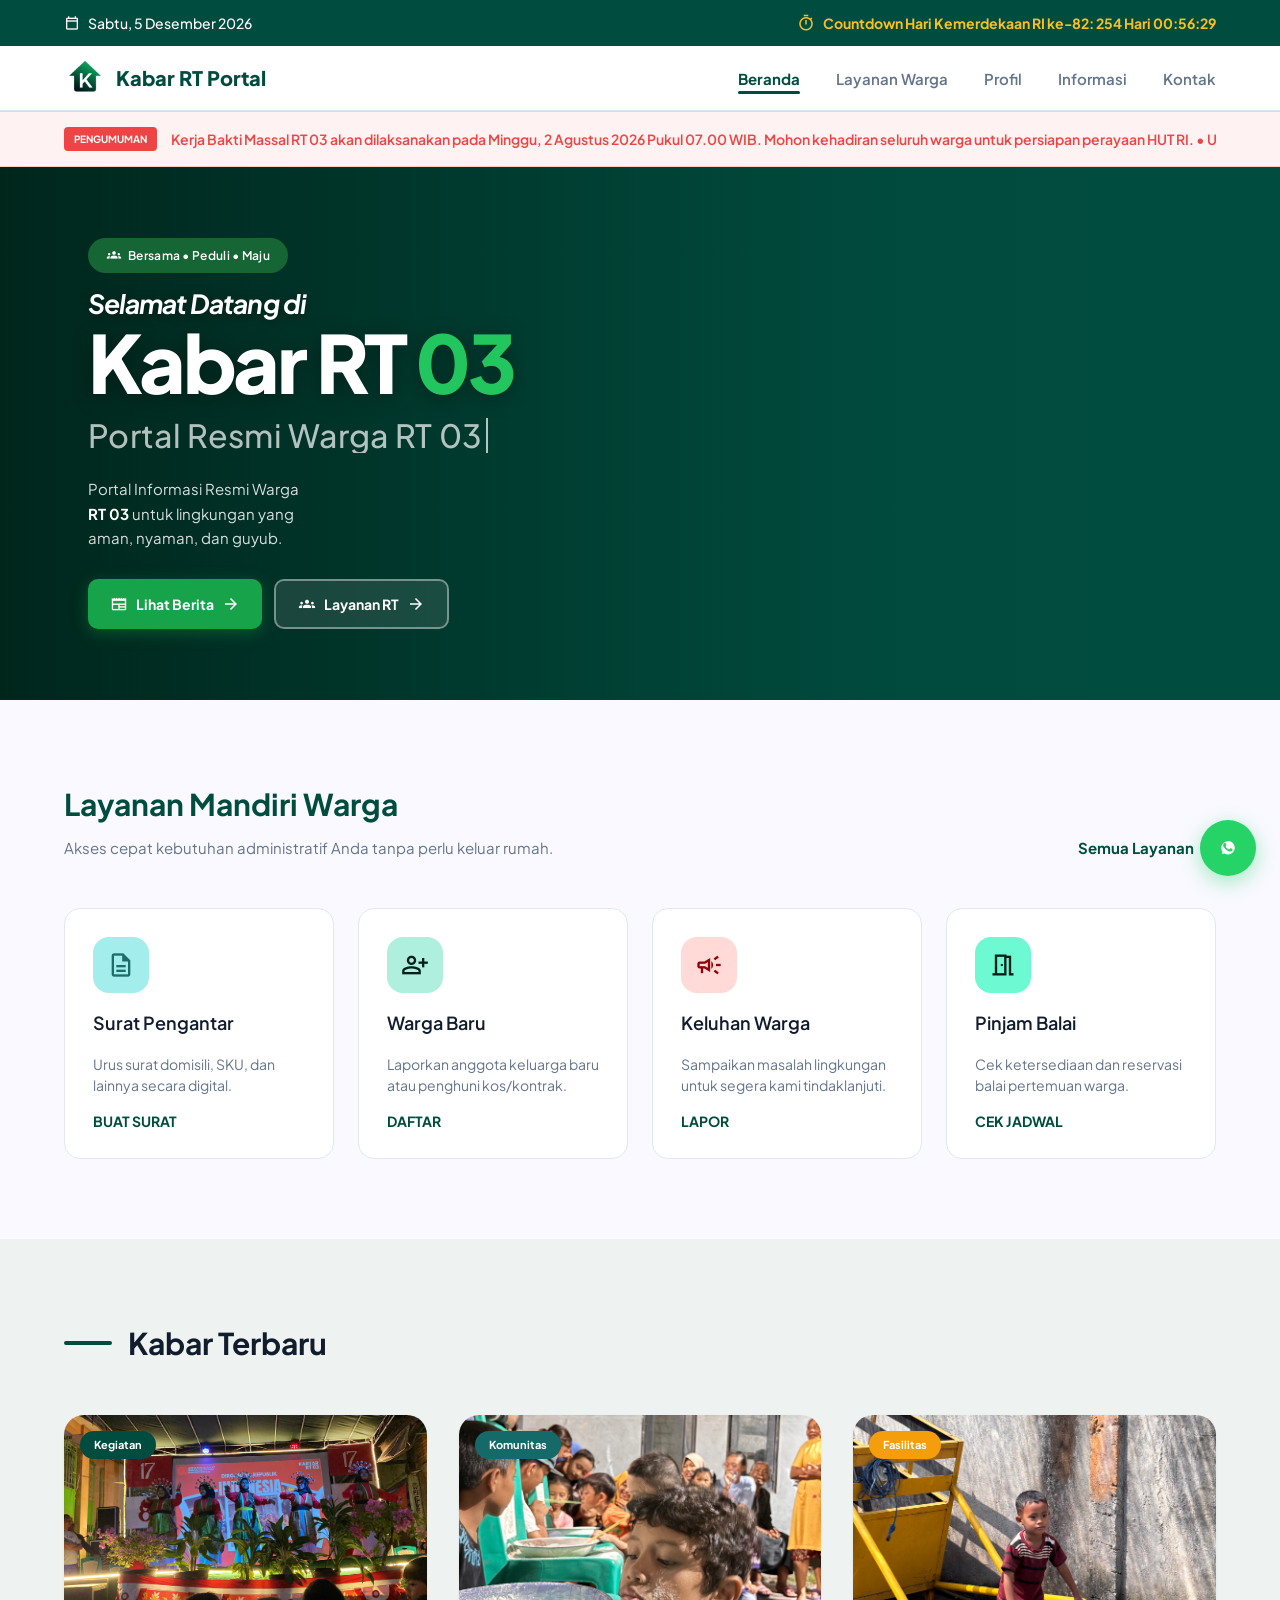
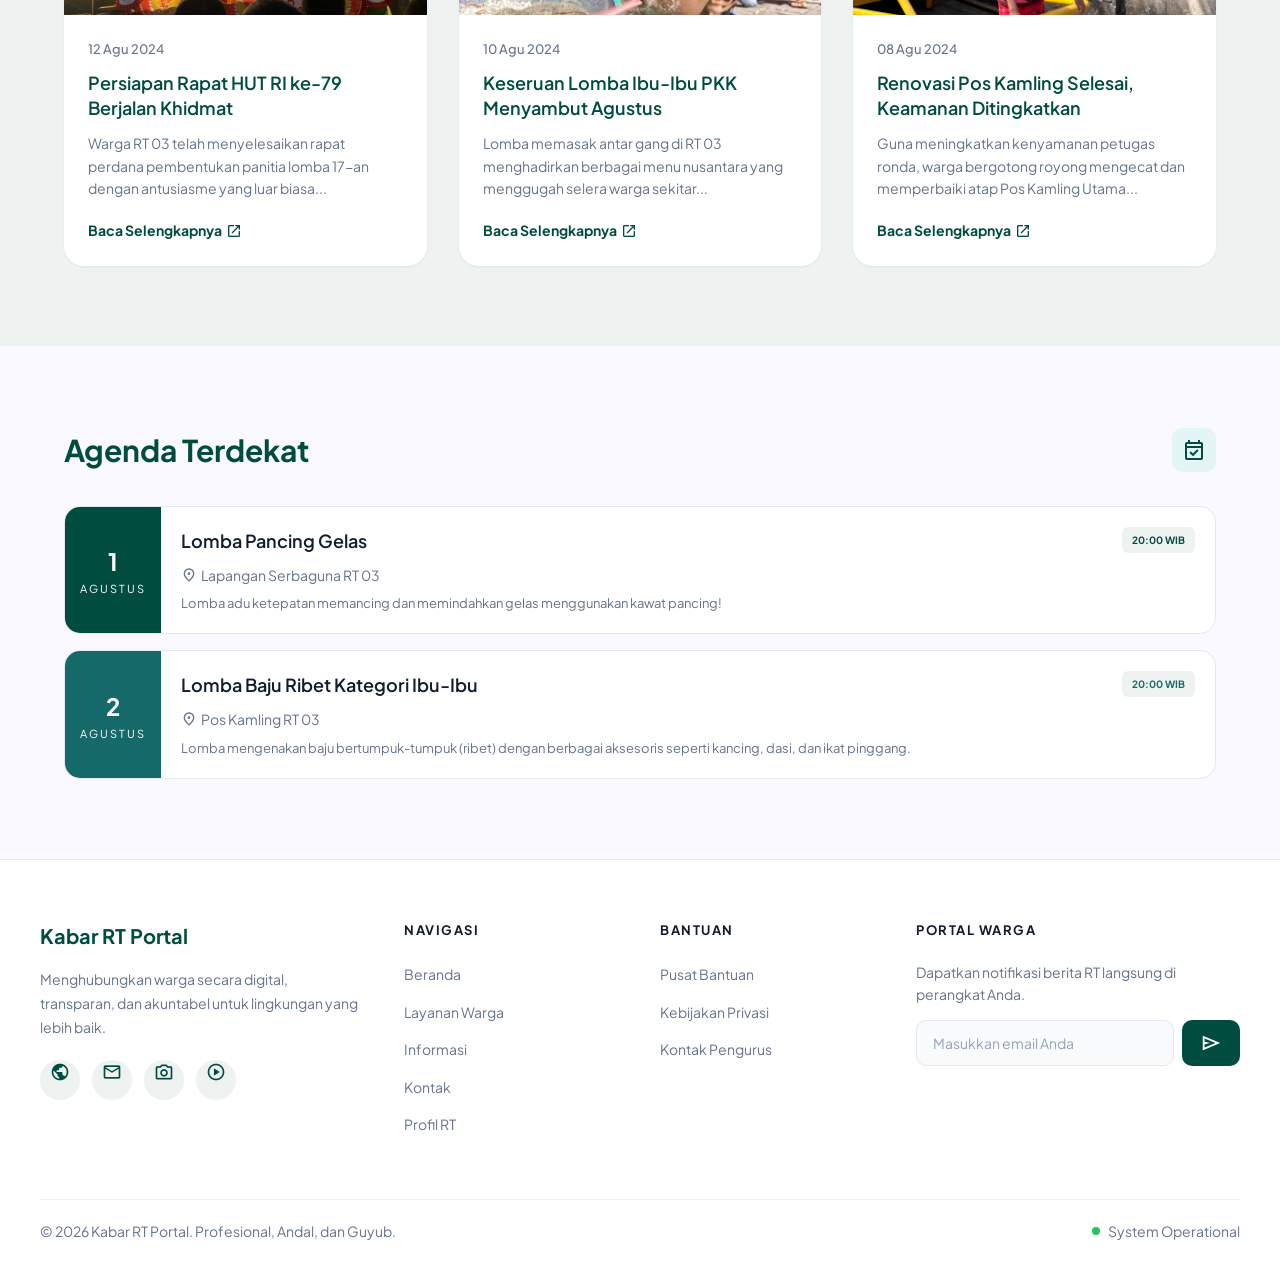
==== commit 145b7722: "Menambahkan loading pada setiap halaman" ====
--- a/index.html
+++ b/index.html
@@ -18,6 +18,12 @@
 </head>
 
 <body>
+  <!-- Page Loader -->
+  <div id="page-loader" class="page-loader">
+    <div class="loader-spinner"></div>
+    <p class="loader-text">Memuat halaman...</p>
+  </div>
+
   <!-- Navbar & Top Bar (loaded from layouts/) -->
   <div id="navbar-placeholder"></div>
 
--- a/css/shared.css
+++ b/css/shared.css
@@ -867,3 +867,57 @@
   }
 }
 
+/* ============================================
+   PAGE PRELOADER (SIMPLE)
+   ============================================ */
+.page-loader {
+  position: fixed;
+  top: 0;
+  left: 0;
+  width: 100vw;
+  height: 100vh;
+  background-color: #ffffff;
+  display: flex;
+  flex-direction: column;
+  justify-content: center;
+  align-items: center;
+  gap: 14px;
+  z-index: 999999;
+  opacity: 1;
+  visibility: visible;
+  transition: opacity 0.3s ease, visibility 0.3s ease;
+}
+
+.page-loader.loaded {
+  opacity: 0;
+  visibility: hidden;
+  pointer-events: none;
+}
+
+.loader-spinner {
+  width: 38px;
+  height: 38px;
+  border: 3.5px solid #e2e8f0;
+  border-top-color: var(--primary, #004d40);
+  border-radius: 50%;
+  animation: pageSpin 0.75s linear infinite;
+}
+
+.loader-text {
+  font-family: var(--font-main, 'Plus Jakarta Sans', sans-serif);
+  font-size: 0.875rem;
+  font-weight: 500;
+  color: var(--text-muted, #64748b);
+  letter-spacing: 0.3px;
+  margin: 0;
+}
+
+@keyframes pageSpin {
+  to {
+    transform: rotate(360deg);
+  }
+}
+
+
+
+
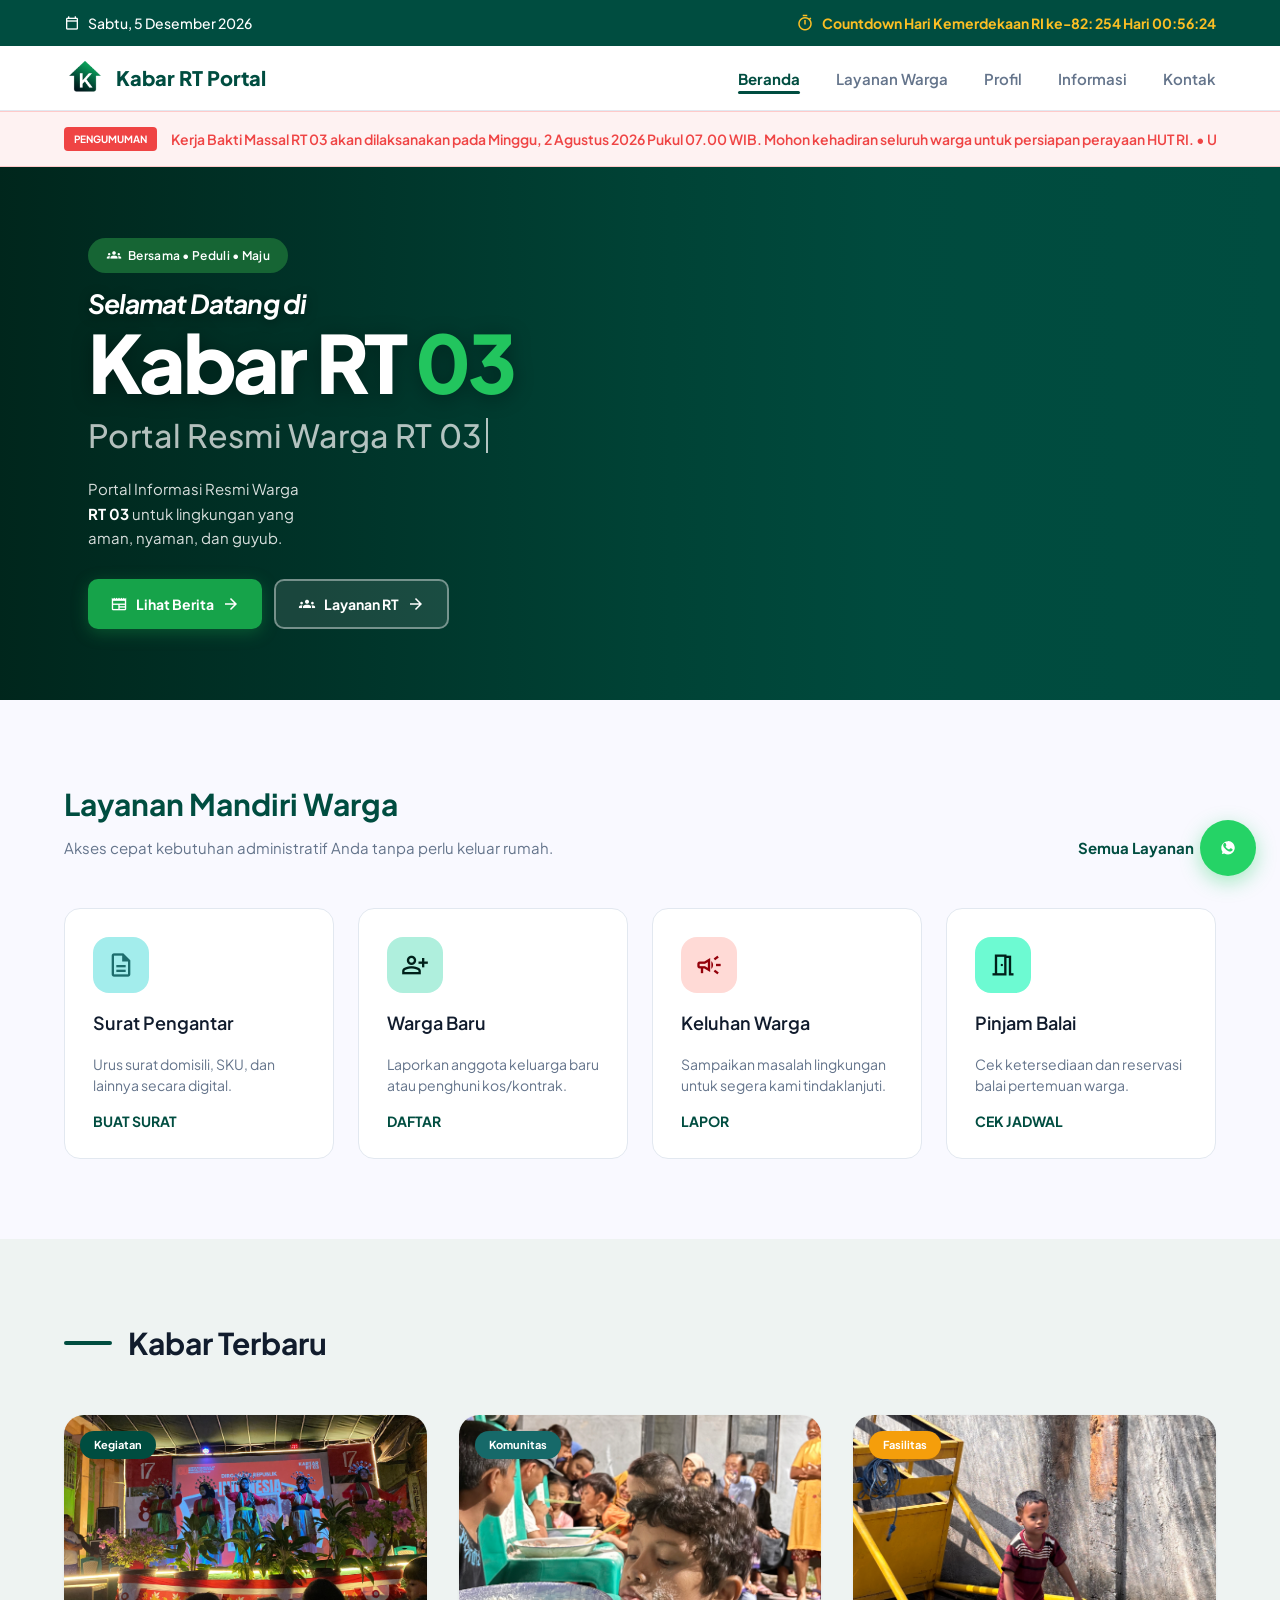
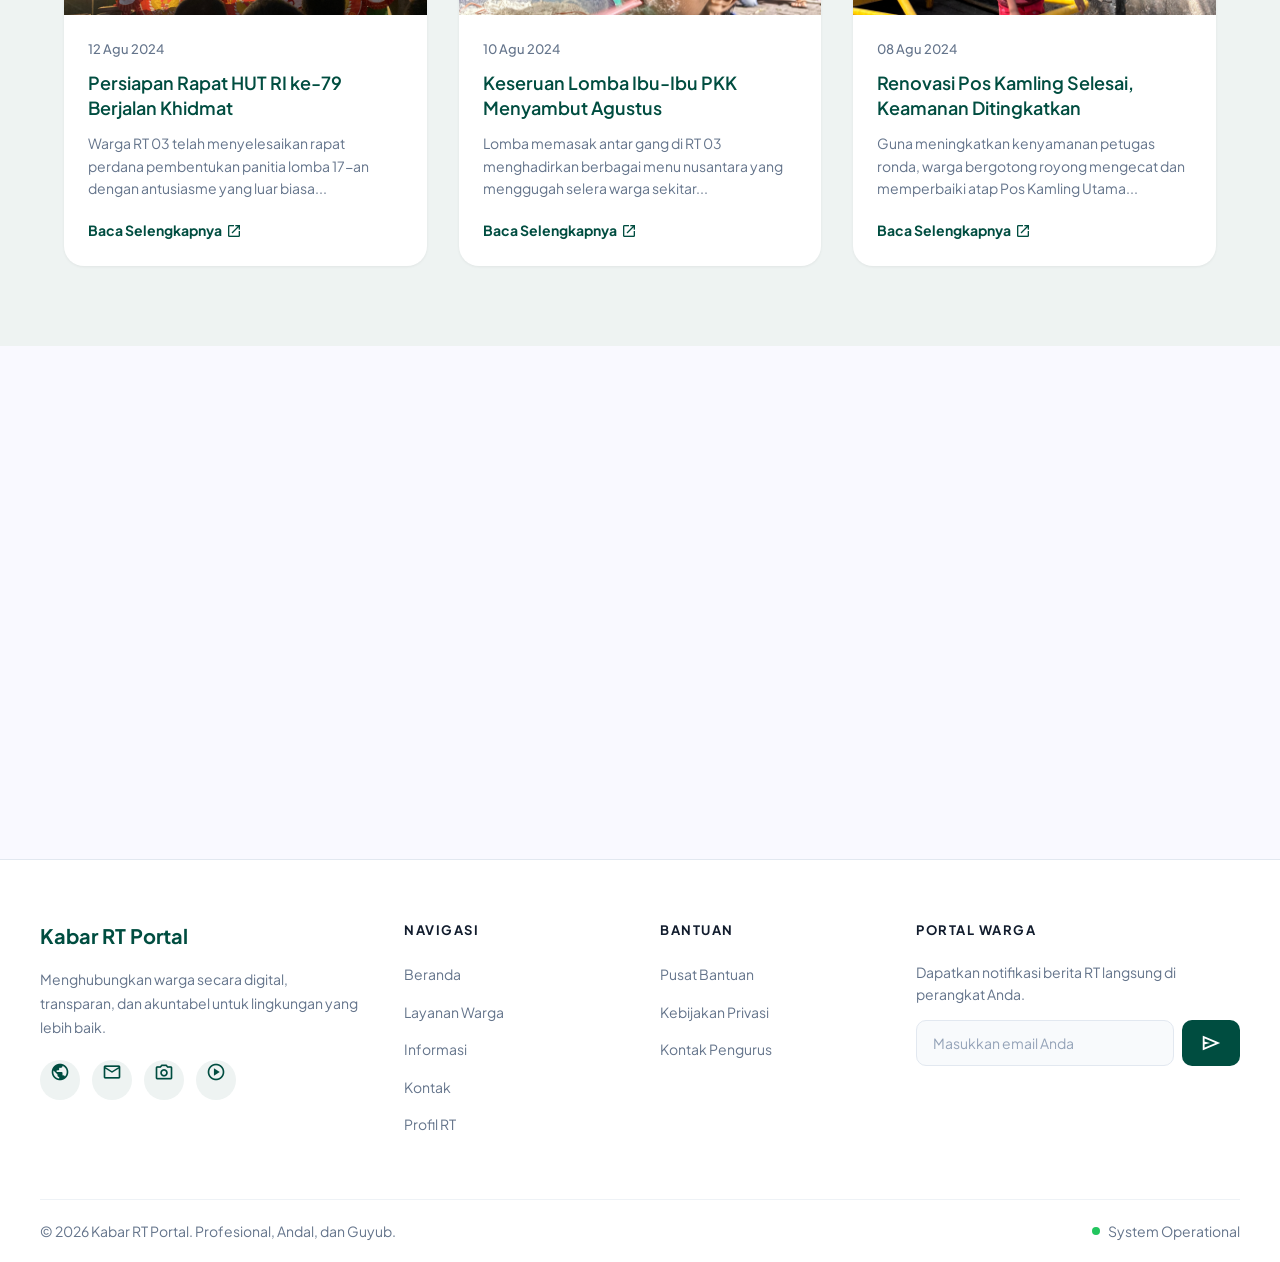
==== commit 639d3860: "Menambahkan loading pada setiap halaman" ====
--- a/index.html
+++ b/index.html
@@ -13,8 +13,50 @@
   <!-- Material Symbols Outlined -->
   <link href="https://fonts.googleapis.com/css2?family=Material+Symbols+Outlined:wght,FILL@100..700,0..1&display=swap" rel="stylesheet" />
   <!-- Stylesheets -->
-  <link rel="stylesheet" href="css/shared.css" />
-  <link rel="stylesheet" href="css/beranda.css" />
+  <link rel="stylesheet" href="css/shared.css?v=1.1" />
+  <link rel="stylesheet" href="css/beranda.css?v=1.1" />
+  <style>
+    .page-loader {
+      position: fixed;
+      top: 0;
+      left: 0;
+      width: 100vw;
+      height: 100vh;
+      background-color: #ffffff;
+      display: flex;
+      flex-direction: column;
+      justify-content: center;
+      align-items: center;
+      gap: 14px;
+      z-index: 999999;
+      opacity: 1;
+      visibility: visible;
+      transition: opacity 0.3s ease, visibility 0.3s ease;
+    }
+    .page-loader.loaded {
+      opacity: 0;
+      visibility: hidden;
+      pointer-events: none;
+    }
+    .loader-spinner {
+      width: 38px;
+      height: 38px;
+      border: 3.5px solid #e2e8f0;
+      border-top-color: #004d40;
+      border-radius: 50%;
+      animation: pageSpin 0.75s linear infinite;
+    }
+    .loader-text {
+      font-family: 'Plus Jakarta Sans', sans-serif;
+      font-size: 0.875rem;
+      font-weight: 500;
+      color: #64748b;
+      margin: 0;
+    }
+    @keyframes pageSpin {
+      to { transform: rotate(360deg); }
+    }
+  </style>
 </head>
 
 <body>
@@ -211,8 +253,8 @@
     <svg viewBox="0 0 24 24"><path d="M12.031 6.172c-3.181 0-5.767 2.586-5.768 5.766-.001 1.298.38 2.27 1.019 3.287l-.539 2.016 2.126-.54c1.079.59 1.987.828 3.16.828 3.182 0 5.767-2.587 5.768-5.766 0-3.18-2.586-5.766-5.766-5.791zm3.533 8.041c-.149.42-.871.761-1.2.783-.306.024-.611.024-.951-.036-.231-.041-.497-.091-1.01-.264-2.18-.737-3.593-2.91-3.693-3.04-.1-.132-.821-1.077-.821-2.062 0-.986.517-1.472.702-1.669.184-.197.402-.247.535-.247.133 0 .267.001.383.007.124.006.29-.047.453.336.166.388.567 1.36.616 1.458.05.099.083.214.017.343-.066.133-.1.214-.199.329-.099.115-.209.256-.299.345-.1.099-.204.206-.087.402.115.197.514.839 1.103 1.353.76.662 1.398.868 1.596.966.197.099.313.082.429-.05.115-.132.497-.576.63-.772.132-.197.265-.164.447-.099.182.066 1.144.535 1.343.633.199.099.331.148.38.23.049.082.049.477-.1.897z"></path></svg>
   </a>
 
-  <script src="js/main.js"></script>
-  <script src="js/beranda.js"></script>
+  <script src="js/main.js?v=1.1"></script>
+  <script src="js/beranda.js?v=1.1"></script>
 </body>
 
 </html>
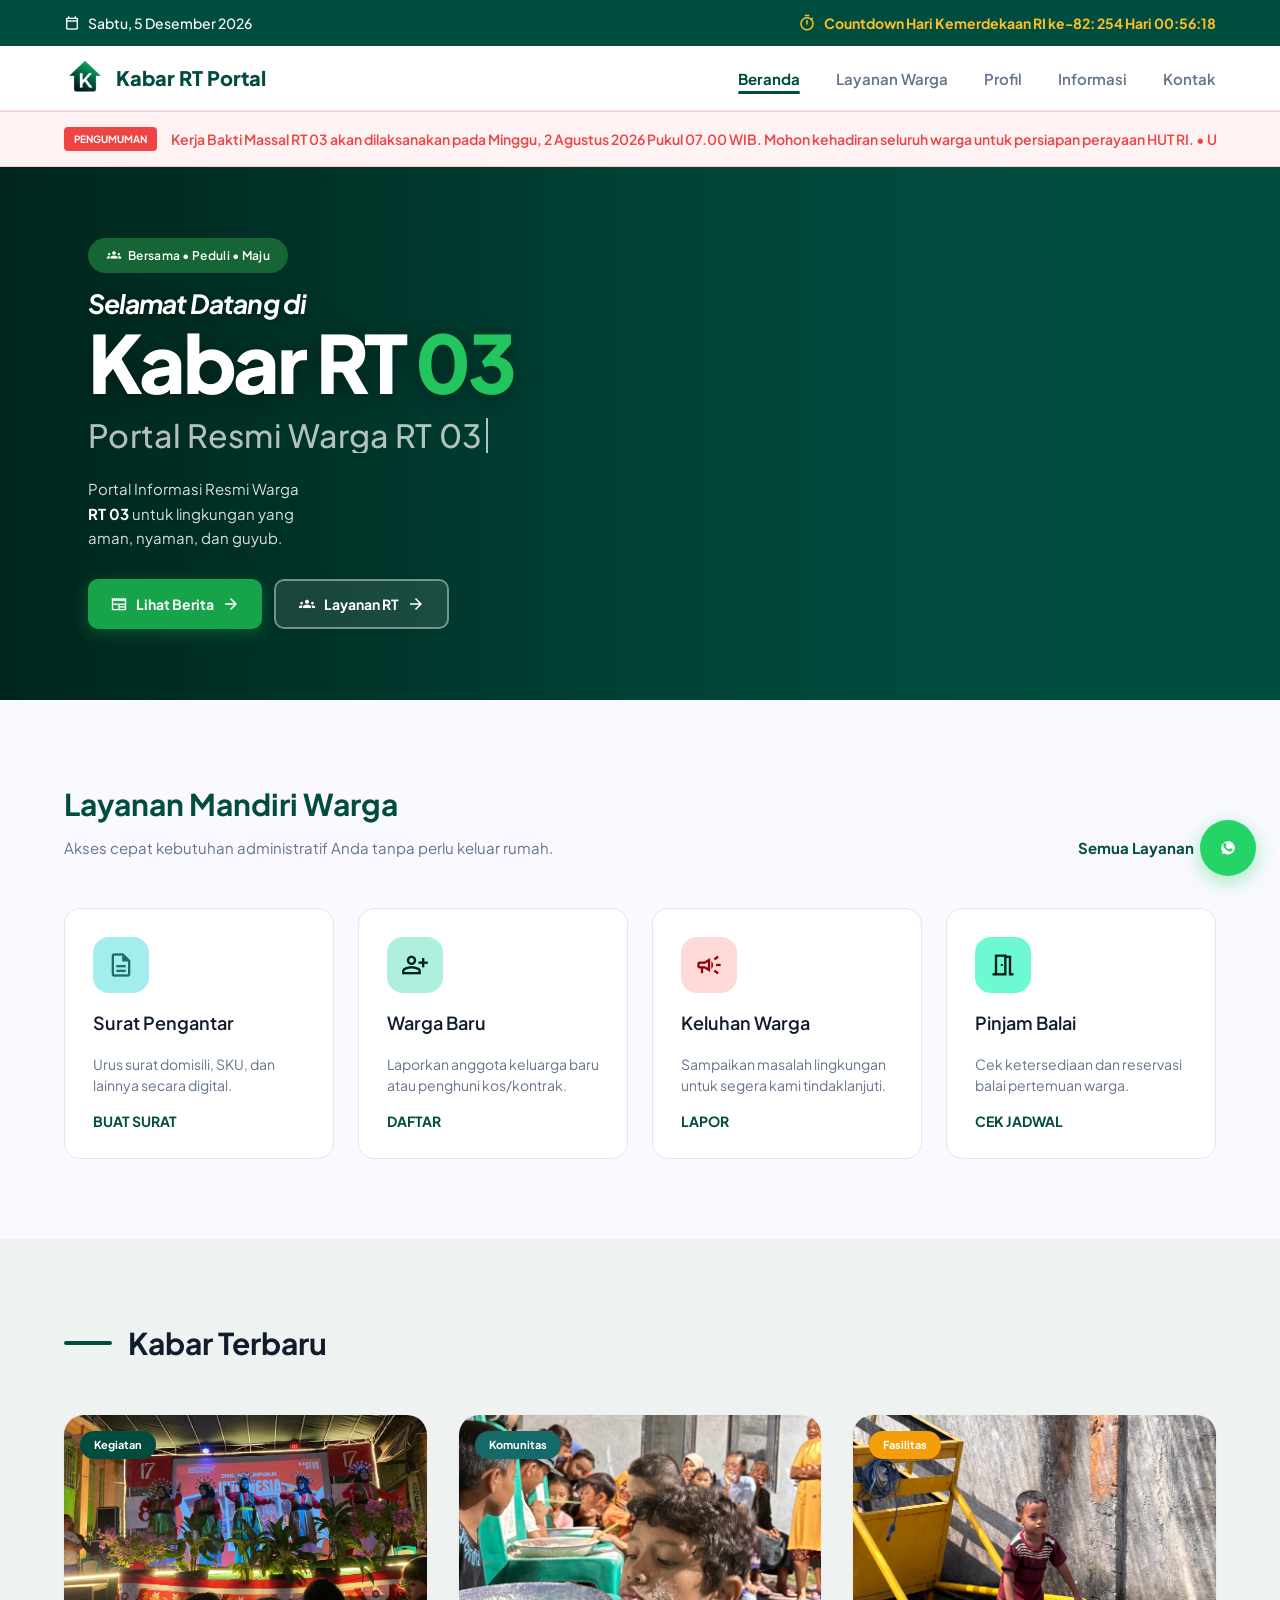
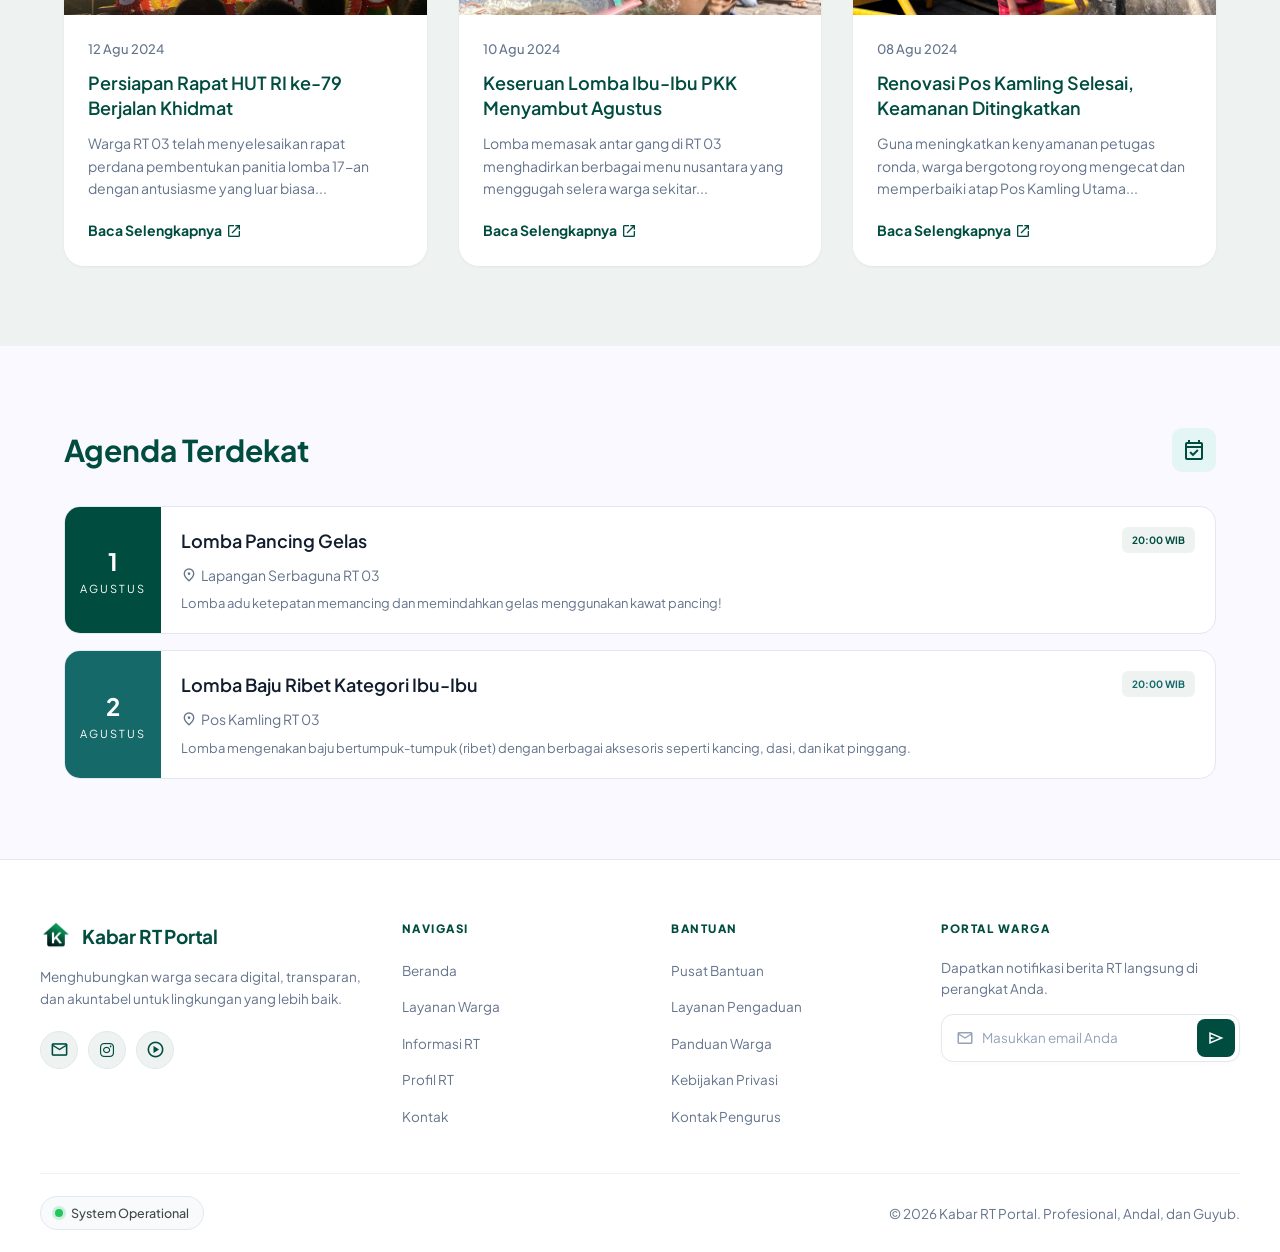
==== commit 8ef5f80f: "Perubahan logo instagram pada footer" ====
--- a/index.html
+++ b/index.html
@@ -5,15 +5,19 @@
   <meta charset="UTF-8" />
   <meta name="viewport" content="width=device-width, initial-scale=1.0" />
   <title>Kabar RT Portal - Profesional, Andal, dan Guyub</title>
-  <meta name="description" content="Portal resmi warga RT 03 / RW 010. Sistem informasi komunitas yang terintegrasi untuk mewujudkan lingkungan yang aman, nyaman, dan transparan." />
+  <meta name="description"
+    content="Portal resmi warga RT 03 / RW 010. Sistem informasi komunitas yang terintegrasi untuk mewujudkan lingkungan yang aman, nyaman, dan transparan." />
   <!-- Google Fonts: Plus Jakarta Sans -->
   <link rel="preconnect" href="https://fonts.googleapis.com" />
   <link rel="preconnect" href="https://fonts.gstatic.com" crossorigin />
-  <link href="https://fonts.googleapis.com/css2?family=Plus+Jakarta+Sans:wght@400;500;600;700;800&display=swap" rel="stylesheet" />
+  <link href="https://fonts.googleapis.com/css2?family=Plus+Jakarta+Sans:wght@400;500;600;700;800&display=swap"
+    rel="stylesheet" />
   <!-- Material Symbols Outlined -->
-  <link href="https://fonts.googleapis.com/css2?family=Material+Symbols+Outlined:wght,FILL@100..700,0..1&display=swap" rel="stylesheet" />
+  <link href="https://fonts.googleapis.com/css2?family=Material+Symbols+Outlined:wght,FILL@100..700,0..1&display=swap"
+    rel="stylesheet" />
   <!-- Stylesheets -->
   <link rel="stylesheet" href="css/shared.css?v=1.1" />
+  <link rel="stylesheet" href="https://cdnjs.cloudflare.com/ajax/libs/font-awesome/6.5.1/css/all.min.css">
   <link rel="stylesheet" href="css/beranda.css?v=1.1" />
   <style>
     .page-loader {
@@ -33,11 +37,13 @@
       visibility: visible;
       transition: opacity 0.3s ease, visibility 0.3s ease;
     }
+
     .page-loader.loaded {
       opacity: 0;
       visibility: hidden;
       pointer-events: none;
     }
+
     .loader-spinner {
       width: 38px;
       height: 38px;
@@ -46,6 +52,7 @@
       border-radius: 50%;
       animation: pageSpin 0.75s linear infinite;
     }
+
     .loader-text {
       font-family: 'Plus Jakarta Sans', sans-serif;
       font-size: 0.875rem;
@@ -53,8 +60,11 @@
       color: #64748b;
       margin: 0;
     }
+
     @keyframes pageSpin {
-      to { transform: rotate(360deg); }
+      to {
+        transform: rotate(360deg);
+      }
     }
   </style>
 </head>
@@ -76,18 +86,25 @@
       <div class="hero-overlay"></div>
       <div class="container hero-content">
         <div class="hero-text-wrapper">
-          <span class="hero-badge"><span class="material-symbols-outlined" style="font-size:16px;font-variation-settings:'FILL' 1;">groups</span> Bersama • Peduli • Maju</span>
+          <span class="hero-badge"><span class="material-symbols-outlined"
+              style="font-size:16px;font-variation-settings:'FILL' 1;">groups</span> Bersama • Peduli • Maju</span>
           <h1>
             <span class="greeting-text">Selamat Datang di</span>
-            <span class="hero-title-main">Kabar <span class="highlight-rt">RT</span> <span class="highlight-number">03</span></span>
+            <span class="hero-title-main">Kabar <span class="highlight-rt">RT</span> <span
+                class="highlight-number">03</span></span>
             <span class="typing-wrapper">
               <span class="typing-text" id="typing-text"></span>
             </span>
           </h1>
-          <p class="hero-description">Portal Informasi Resmi Warga<br><strong>RT 03</strong> untuk lingkungan yang<br>aman, nyaman, dan guyub.</p>
+          <p class="hero-description">Portal Informasi Resmi Warga<br><strong>RT 03</strong> untuk lingkungan
+            yang<br>aman, nyaman, dan guyub.</p>
           <div class="hero-buttons">
-            <a href="informasi.html" class="btn-hero-primary"><span class="material-symbols-outlined" style="font-size:18px;font-variation-settings:'FILL' 1;">newspaper</span> Lihat Berita <span class="material-symbols-outlined" style="font-size:18px;">arrow_forward</span></a>
-            <a href="layanan_warga.html" class="btn-hero-outline"><span class="material-symbols-outlined" style="font-size:18px;font-variation-settings:'FILL' 1;">groups</span> Layanan RT <span class="material-symbols-outlined" style="font-size:18px;">arrow_forward</span></a>
+            <a href="informasi.html" class="btn-hero-primary"><span class="material-symbols-outlined"
+                style="font-size:18px;font-variation-settings:'FILL' 1;">newspaper</span> Lihat Berita <span
+                class="material-symbols-outlined" style="font-size:18px;">arrow_forward</span></a>
+            <a href="layanan_warga.html" class="btn-hero-outline"><span class="material-symbols-outlined"
+                style="font-size:18px;font-variation-settings:'FILL' 1;">groups</span> Layanan RT <span
+                class="material-symbols-outlined" style="font-size:18px;">arrow_forward</span></a>
           </div>
         </div>
       </div>
@@ -101,7 +118,8 @@
             <h2>Layanan Mandiri Warga</h2>
             <p>Akses cepat kebutuhan administratif Anda tanpa perlu keluar rumah.</p>
           </div>
-          <a href="layanan_warga.html">Semua Layanan <span class="material-symbols-outlined" style="font-size:18px;">arrow_forward</span></a>
+          <a href="layanan_warga.html">Semua Layanan <span class="material-symbols-outlined"
+              style="font-size:18px;">arrow_forward</span></a>
         </div>
         <div class="service-grid">
           <!-- Service Card 1 -->
@@ -161,8 +179,10 @@
             <div class="news-card-body">
               <span class="news-date">12 Agu 2024</span>
               <h3>Persiapan Rapat HUT RI ke-79 Berjalan Khidmat</h3>
-              <p>Warga RT 03 telah menyelesaikan rapat perdana pembentukan panitia lomba 17-an dengan antusiasme yang luar biasa...</p>
-              <a href="#" class="read-more">Baca Selengkapnya <span class="material-symbols-outlined">open_in_new</span></a>
+              <p>Warga RT 03 telah menyelesaikan rapat perdana pembentukan panitia lomba 17-an dengan antusiasme yang
+                luar biasa...</p>
+              <a href="#" class="read-more">Baca Selengkapnya <span
+                  class="material-symbols-outlined">open_in_new</span></a>
             </div>
           </article>
           <!-- News Card 2 -->
@@ -174,8 +194,10 @@
             <div class="news-card-body">
               <span class="news-date">10 Agu 2024</span>
               <h3>Keseruan Lomba Ibu-Ibu PKK Menyambut Agustus</h3>
-              <p>Lomba memasak antar gang di RT 03 menghadirkan berbagai menu nusantara yang menggugah selera warga sekitar...</p>
-              <a href="#" class="read-more">Baca Selengkapnya <span class="material-symbols-outlined">open_in_new</span></a>
+              <p>Lomba memasak antar gang di RT 03 menghadirkan berbagai menu nusantara yang menggugah selera warga
+                sekitar...</p>
+              <a href="#" class="read-more">Baca Selengkapnya <span
+                  class="material-symbols-outlined">open_in_new</span></a>
             </div>
           </article>
           <!-- News Card 3 -->
@@ -187,8 +209,10 @@
             <div class="news-card-body">
               <span class="news-date">08 Agu 2024</span>
               <h3>Renovasi Pos Kamling Selesai, Keamanan Ditingkatkan</h3>
-              <p>Guna meningkatkan kenyamanan petugas ronda, warga bergotong royong mengecat dan memperbaiki atap Pos Kamling Utama...</p>
-              <a href="#" class="read-more">Baca Selengkapnya <span class="material-symbols-outlined">open_in_new</span></a>
+              <p>Guna meningkatkan kenyamanan petugas ronda, warga bergotong royong mengecat dan memperbaiki atap Pos
+                Kamling Utama...</p>
+              <a href="#" class="read-more">Baca Selengkapnya <span
+                  class="material-symbols-outlined">open_in_new</span></a>
             </div>
           </article>
         </div>
@@ -236,7 +260,8 @@
                 <p class="location">
                   <span class="material-symbols-outlined">location_on</span> Pos Kamling RT 03
                 </p>
-                <p class="desc">Lomba mengenakan baju bertumpuk-tumpuk (ribet) dengan berbagai aksesoris seperti kancing, dasi, dan ikat pinggang.</p>
+                <p class="desc">Lomba mengenakan baju bertumpuk-tumpuk (ribet) dengan berbagai aksesoris seperti
+                  kancing, dasi, dan ikat pinggang.</p>
               </div>
             </div>
           </div>
@@ -250,7 +275,11 @@
 
   <!-- FAB WhatsApp Mobile -->
   <a class="fab-whatsapp" href="https://wa.me/6281234567890" target="_blank" aria-label="WhatsApp">
-    <svg viewBox="0 0 24 24"><path d="M12.031 6.172c-3.181 0-5.767 2.586-5.768 5.766-.001 1.298.38 2.27 1.019 3.287l-.539 2.016 2.126-.54c1.079.59 1.987.828 3.16.828 3.182 0 5.767-2.587 5.768-5.766 0-3.18-2.586-5.766-5.766-5.791zm3.533 8.041c-.149.42-.871.761-1.2.783-.306.024-.611.024-.951-.036-.231-.041-.497-.091-1.01-.264-2.18-.737-3.593-2.91-3.693-3.04-.1-.132-.821-1.077-.821-2.062 0-.986.517-1.472.702-1.669.184-.197.402-.247.535-.247.133 0 .267.001.383.007.124.006.29-.047.453.336.166.388.567 1.36.616 1.458.05.099.083.214.017.343-.066.133-.1.214-.199.329-.099.115-.209.256-.299.345-.1.099-.204.206-.087.402.115.197.514.839 1.103 1.353.76.662 1.398.868 1.596.966.197.099.313.082.429-.05.115-.132.497-.576.63-.772.132-.197.265-.164.447-.099.182.066 1.144.535 1.343.633.199.099.331.148.38.23.049.082.049.477-.1.897z"></path></svg>
+    <svg viewBox="0 0 24 24">
+      <path
+        d="M12.031 6.172c-3.181 0-5.767 2.586-5.768 5.766-.001 1.298.38 2.27 1.019 3.287l-.539 2.016 2.126-.54c1.079.59 1.987.828 3.16.828 3.182 0 5.767-2.587 5.768-5.766 0-3.18-2.586-5.766-5.766-5.791zm3.533 8.041c-.149.42-.871.761-1.2.783-.306.024-.611.024-.951-.036-.231-.041-.497-.091-1.01-.264-2.18-.737-3.593-2.91-3.693-3.04-.1-.132-.821-1.077-.821-2.062 0-.986.517-1.472.702-1.669.184-.197.402-.247.535-.247.133 0 .267.001.383.007.124.006.29-.047.453.336.166.388.567 1.36.616 1.458.05.099.083.214.017.343-.066.133-.1.214-.199.329-.099.115-.209.256-.299.345-.1.099-.204.206-.087.402.115.197.514.839 1.103 1.353.76.662 1.398.868 1.596.966.197.099.313.082.429-.05.115-.132.497-.576.63-.772.132-.197.265-.164.447-.099.182.066 1.144.535 1.343.633.199.099.331.148.38.23.049.082.049.477-.1.897z">
+      </path>
+    </svg>
   </a>
 
   <script src="js/main.js?v=1.1"></script>
--- a/css/shared.css
+++ b/css/shared.css
@@ -453,157 +453,224 @@
   background-color: #ffffff;
   border-top: 1px solid var(--border);
   margin-top: auto;
+  position: relative;
+  width: 100%;
 }
 
 .footer-main {
   display: grid;
-  grid-template-columns: 1.5fr 1fr 1fr 1.5fr;
+  grid-template-columns: 1.4fr 1fr 1fr 1.3fr;
   gap: 40px;
-  padding: 60px 0 50px;
-}
-
-.footer-brand span {
-  font-size: 20px;
+  padding: 60px 0 44px;
+}
+
+.footer-brand {
+  display: flex;
+  flex-direction: column;
+}
+
+.footer-brand-title {
+  display: flex;
+  align-items: center;
+  gap: 10px;
+  margin-bottom: 14px;
+}
+
+.footer-logo-img {
+  width: 32px;
+  height: 32px;
+  object-fit: contain;
+  border-radius: 6px;
+}
+
+.footer-brand-title span {
+  font-size: 19px;
   font-weight: 700;
   color: var(--primary);
-  display: block;
-  margin-bottom: 16px;
+  letter-spacing: -0.2px;
+  display: inline-block;
 }
 
 .footer-brand p {
-  font-size: 14px;
+  font-size: 13.5px;
   color: var(--text-muted);
-  line-height: 1.7;
+  line-height: 1.65;
   margin-bottom: 20px;
-  max-width: 320px;
+  max-width: 340px;
 }
 
 .footer-social {
   display: flex;
-  gap: 12px;
+  align-items: center;
+  gap: 10px;
+  flex-wrap: wrap;
 }
 
 .footer-social a {
-  width: 40px;
-  height: 40px;
+  width: 38px;
+  height: 38px;
   border-radius: 50%;
   background-color: var(--surface-container);
+  border: 1px solid var(--border);
   display: flex;
   align-items: center;
   justify-content: center;
   color: var(--primary);
-  transition: all 0.3s ease;
+  text-decoration: none;
+  transition: all 0.25s ease;
 }
 
 .footer-social a:hover {
   background-color: var(--primary);
+  border-color: var(--primary);
   color: #ffffff;
+  transform: translateY(-2px);
+  box-shadow: 0 4px 10px rgba(0, 77, 64, 0.2);
 }
 
 .footer-social a .material-symbols-outlined {
-  font-size: 20px;
+  font-size: 19px;
 }
 
 .footer-col h4 {
-  font-size: 13px;
-  font-weight: 700;
+  font-size: 11.5px;
+  font-weight: 800;
   text-transform: uppercase;
   letter-spacing: 1.5px;
-  color: var(--on-surface);
-  margin-bottom: 20px;
+  color: var(--primary);
+  margin-bottom: 18px;
+  display: flex;
+  align-items: center;
 }
 
 .footer-col ul {
   list-style: none;
   padding: 0;
+  margin: 0;
 }
 
 .footer-col ul li {
-  margin-bottom: 12px;
+  margin-bottom: 10px;
+}
+
+.footer-col ul li:last-child {
+  margin-bottom: 0;
 }
 
 .footer-col ul li a {
-  font-size: 14px;
+  font-size: 13.5px;
   color: var(--text-muted);
-  transition: color 0.3s ease;
+  text-decoration: none;
+  display: inline-block;
+  padding: 2px 0;
+  transition: color 0.2s ease, transform 0.2s ease;
 }
 
 .footer-col ul li a:hover {
   color: var(--primary);
+  transform: translateX(4px);
 }
 
 .footer-newsletter p {
-  font-size: 14px;
+  font-size: 13.5px;
   color: var(--text-muted);
   margin-bottom: 14px;
   line-height: 1.6;
 }
 
-.footer-newsletter .input-group {
-  display: flex;
-  gap: 8px;
-}
-
-.footer-newsletter input {
-  flex: 1;
-  padding: 12px 16px;
-  border: 1px solid var(--border);
-  border-radius: 10px;
-  font-size: 14px;
-  font-family: inherit;
-  outline: none;
-  background-color: #f8fafc;
-  transition: border-color 0.3s ease, box-shadow 0.3s ease;
-}
-
-.footer-newsletter input:focus {
+.footer-input-wrap {
+  position: relative;
+  display: flex;
+  align-items: center;
+  width: 100%;
+  max-width: 100%;
+  background-color: #ffffff;
+  border: 1.5px solid var(--border);
+  border-radius: 12px;
+  padding: 4px 4px 4px 14px;
+  box-shadow: 0 2px 6px rgba(0, 0, 0, 0.02);
+  transition: border-color 0.25s ease, box-shadow 0.25s ease;
+}
+
+.footer-input-wrap:focus-within {
   border-color: var(--primary);
   box-shadow: 0 0 0 3px rgba(0, 77, 64, 0.12);
 }
 
-.footer-newsletter input::placeholder {
+.footer-input-wrap .input-icon {
+  font-size: 18px;
   color: #94a3b8;
-}
-
-.footer-newsletter button {
+  margin-right: 8px;
+  flex-shrink: 0;
+}
+
+.footer-input-wrap input {
+  border: none;
+  background: transparent;
+  outline: none;
+  font-size: 13.5px;
+  font-family: inherit;
+  color: var(--on-surface);
+  flex: 1 1 auto;
+  min-width: 0;
+  padding: 6px 0;
+}
+
+.footer-input-wrap input::placeholder {
+  color: #94a3b8;
+}
+
+.footer-input-wrap button {
   background-color: var(--primary);
   color: #ffffff;
   border: none;
-  padding: 12px 18px;
-  border-radius: 10px;
+  width: 38px;
+  height: 38px;
+  border-radius: 8px;
   cursor: pointer;
   display: flex;
   align-items: center;
   justify-content: center;
-  transition: background-color 0.3s ease, transform 0.2s ease;
   flex-shrink: 0;
-}
-
-.footer-newsletter button:hover {
+  transition: background-color 0.2s ease, transform 0.2s ease;
+}
+
+.footer-input-wrap button:hover {
   background-color: #006b5a;
-  transform: scale(1.02);
-}
-
-.footer-newsletter button .material-symbols-outlined {
-  font-size: 22px;
+  transform: scale(1.05);
+}
+
+.footer-input-wrap button .material-symbols-outlined {
+  font-size: 18px;
 }
 
 .footer-bottom {
   border-top: 1px solid #eef2f6;
-  padding: 20px 0;
+  padding: 22px 0;
   display: flex;
   justify-content: space-between;
   align-items: center;
   flex-wrap: wrap;
-  gap: 12px;
-  font-size: 14px;
+  gap: 16px;
+  font-size: 13.5px;
   color: var(--text-muted);
 }
 
+.footer-bottom p {
+  margin: 0;
+}
+
 .footer-status {
-  display: flex;
+  display: inline-flex;
   align-items: center;
   gap: 8px;
+  background-color: #f8fafc;
+  border: 1px solid var(--border);
+  padding: 6px 14px;
+  border-radius: var(--radius-full);
+  font-size: 12.5px;
+  font-weight: 500;
+  color: var(--on-surface-variant);
 }
 
 .footer-status .dot {
@@ -611,12 +678,13 @@
   height: 8px;
   background-color: var(--success);
   border-radius: 50%;
+  box-shadow: 0 0 0 3px rgba(34, 197, 94, 0.2);
   animation: pulse-dot 2s ease infinite;
 }
 
 @keyframes pulse-dot {
-  0%, 100% { opacity: 1; }
-  50% { opacity: 0.4; }
+  0%, 100% { opacity: 1; transform: scale(1); }
+  50% { opacity: 0.5; transform: scale(0.9); }
 }
 
 /* ============================================
@@ -774,8 +842,20 @@
 }
 
 /* ============================================
-   RESPONSIVE — Mobile
-   ============================================ */
+   RESPONSIVE — Shared Breakpoints
+   ============================================ */
+@media (max-width: 1024px) {
+  .footer-main {
+    grid-template-columns: 1fr 1fr;
+    gap: 36px 40px;
+    padding: 48px 0 36px;
+  }
+
+  .footer-brand p {
+    max-width: 100%;
+  }
+}
+
 @media (max-width: 768px) {
   .hamburger {
     display: block;
@@ -809,20 +889,148 @@
     font-size: 20px;
   }
 
+  /* Footer Mobile Structure — Centered Stack */
   .footer-main {
-    grid-template-columns: 1fr;
-    gap: 36px;
-    padding: 40px 0 30px;
+    display: flex;
+    flex-direction: column;
+    align-items: center;
+    text-align: center;
+    gap: 24px;
+    padding: 36px 0 24px;
+  }
+
+  .footer-brand {
+    width: 100%;
+    align-items: center;
+    text-align: center;
+    border-bottom: 1px solid #eef2f6;
+    padding-bottom: 24px;
+  }
+
+  .footer-brand-title {
+    justify-content: center;
+    margin-bottom: 10px;
+  }
+
+  .footer-brand-title span {
+    font-size: 18px;
   }
 
   .footer-brand p {
-    max-width: 100%;
+    font-size: 13.5px;
+    line-height: 1.6;
+    max-width: 320px;
+    margin: 0 auto 16px;
+    text-align: center;
+  }
+
+  .footer-social {
+    justify-content: center;
+    gap: 12px;
+  }
+
+  .footer-social a {
+    width: 40px;
+    height: 40px;
+    background-color: #f8fafc;
+    border: 1px solid #e2e8f0;
+  }
+
+  .footer-col {
+    width: 100%;
+    text-align: center;
+    margin-bottom: 0;
+    border-bottom: 1px solid #eef2f6;
+    padding-bottom: 24px;
+  }
+
+  .footer-col h4 {
+    justify-content: center;
+    text-align: center;
+    font-size: 11.5px;
+    letter-spacing: 1.5px;
+    margin-bottom: 14px;
+    color: var(--primary);
+  }
+
+  .footer-col ul {
+    display: flex;
+    flex-direction: column;
+    align-items: center;
+    gap: 8px;
+  }
+
+  .footer-col ul li {
+    margin-bottom: 0;
+  }
+
+  .footer-col ul li a {
+    font-size: 13.5px;
+    padding: 3px 8px;
+    color: #475569;
+    text-align: center;
+  }
+
+  .footer-col ul li a:hover {
+    transform: translateY(-2px);
+  }
+
+  .footer-newsletter {
+    width: 100%;
+    text-align: center;
+    border-bottom: none;
+    border-top: none;
+    padding-top: 0;
+    padding-bottom: 0;
+    margin-top: 0;
+  }
+
+  .footer-newsletter h4 {
+    justify-content: center;
+    text-align: center;
+    margin-bottom: 10px;
+  }
+
+  .footer-newsletter p {
+    font-size: 13.5px;
+    max-width: 320px;
+    margin: 0 auto 16px;
+    text-align: center;
+  }
+
+  .footer-input-wrap {
+    max-width: 340px;
+    margin: 0 auto;
   }
 
   .footer-bottom {
     flex-direction: column;
+    align-items: center;
     text-align: center;
-    padding: 16px 0;
+    gap: 14px;
+    padding: 24px 0 95px; /* Clear floating WhatsApp FAB */
+    border-top: 1px solid #eef2f6;
+  }
+
+  .footer-status {
+    background-color: #ffffff;
+    border: 1px solid #e2e8f0;
+    box-shadow: 0 1px 4px rgba(0, 0, 0, 0.04);
+    font-size: 12px;
+    font-weight: 600;
+    color: #334155;
+    padding: 6px 16px;
+    border-radius: 999px;
+    margin: 0 auto;
+  }
+
+  .footer-bottom p {
+    font-size: 12px;
+    line-height: 1.6;
+    color: var(--text-muted);
+    max-width: 300px;
+    margin: 0 auto;
+    text-align: center;
   }
 
   .section-header {
@@ -846,24 +1054,27 @@
   }
 }
 
-@media (max-width: 1100px) {
-  .footer-main {
-    grid-template-columns: 1fr 1fr;
-    gap: 32px;
-  }
-}
-
 @media (max-width: 480px) {
   .container {
     padding: 0 16px;
   }
 
-  .footer-newsletter .input-group {
-    flex-direction: column;
-  }
-
-  .footer-newsletter button {
-    padding: 12px;
+  .footer-main {
+    gap: 20px 16px;
+    padding: 30px 0 20px;
+  }
+
+  .footer-col h4 {
+    font-size: 11.5px;
+  }
+
+  .footer-col ul li a {
+    font-size: 13px;
+  }
+
+  .footer-newsletter input {
+    font-size: 13px;
+    padding: 10px 12px;
   }
 }
 
